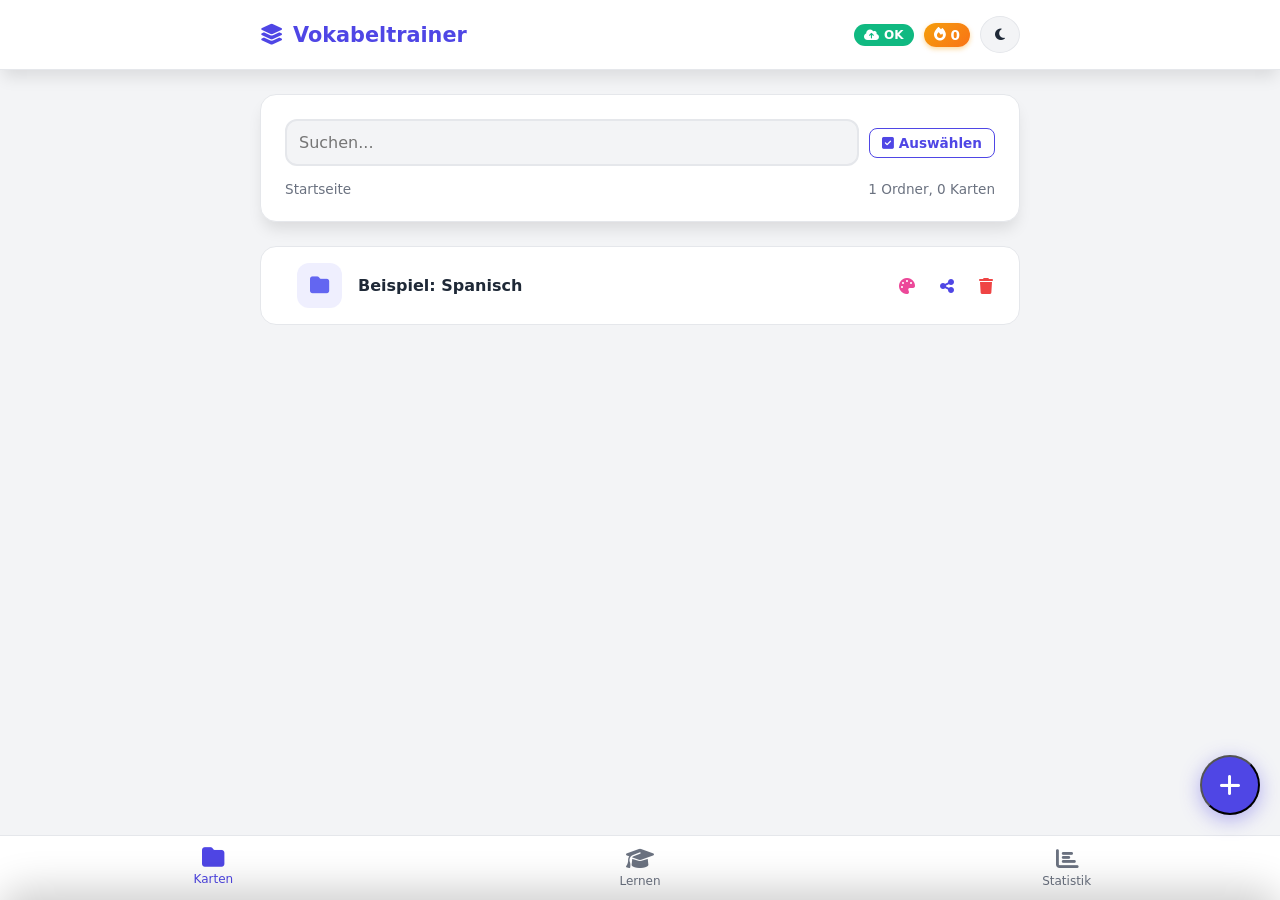
==== index.html @ 02152edc "fix: improve select dropdown styling - larger chevron icon and remove conflicting inline styles" ====
<!DOCTYPE html>
<html lang="de">
<head>
    <meta charset="UTF-8">
    <meta name="viewport" content="width=device-width, initial-scale=1.0, maximum-scale=1.0, user-scalable=no, viewport-fit=cover">
    <meta name="description" content="Vokabeltrainer Ultra Edition - Intelligente Lernkarten mit Leitner-System">
    <meta name="theme-color" content="#4f46e5">
    <meta name="mobile-web-app-capable" content="yes">
    <meta name="apple-mobile-web-app-status-bar-style" content="black-translucent">
    <title>Vokabeltrainer Ultra Edition</title>
    <link rel="manifest" href="manifest.json">
    <link rel="stylesheet" href="https://cdnjs.cloudflare.com/ajax/libs/font-awesome/6.4.0/css/all.min.css">
    <link rel="stylesheet" href="style.css">
</head>

<body data-theme="light">
    <canvas id="confettiCanvas"></canvas>

    <!-- Notification Toast -->
    <div class="notification-toast" id="notificationToast"></div>

    <header>
        <div class="container header-content">
            <div class="logo">
                <i class="fas fa-layer-group"></i> Vokabeltrainer
            </div>
            <div style="display: flex; align-items: center; gap: 10px;">
                <div class="backup-badge" id="backupBadge" title="Backup-Status">
                    <i class="fas fa-cloud-upload-alt"></i> <span id="backupStatus">OK</span>
                </div>
                <div class="streak-badge" id="streakBadge" title="Lern-Serie">
                    <i class="fas fa-fire"></i> <span id="streakCount">0</span>
                </div>
                <button class="btn-secondary" style="width: 40px; padding: 10px; border-radius:50%;" onclick="toggleTheme()">
                    <i class="fas fa-moon" id="themeIcon"></i>
                </button>
            </div>
        </div>
    </header>

    <div class="container">

        <!-- MANAGE VIEW -->
        <div id="manageContent" class="content-area active">
            <div class="card">
                <div class="toolbar-row">
                    <input type="text" id="searchBox" class="form-control" placeholder="Suchen..." style="flex:1;">
                    <button id="btnSelectMode" class="btn-select" onclick="toggleSelectMode()">
                        <i class="fas fa-check-square"></i> Auswählen
                    </button>
                </div>
                <div id="breadcrumbContainer" style="margin-top: 10px; display: flex; gap: 5px; font-size: 0.9rem; color: var(--primary);"></div>
                <div style="display: flex; justify-content: space-between; margin-top: 5px; font-size: 0.85rem; color: var(--text-muted);">
                    <span id="currentFolderTitle">Startseite</span>
                    <span id="folderStats">0 Elemente</span>
                </div>
            </div>

            <ul id="itemList" class="item-list"></ul>
            <div id="emptyState" class="hidden" style="text-align: center; padding: 2rem; opacity: 0.6;">
                <i class="fas fa-box-open" style="font-size: 3rem; margin-bottom: 10px;"></i>
                <p>Hier ist es noch leer.</p>
            </div>

            <!-- FAB Menu (Create) -->
            <div class="fab-menu" id="fabMenu">
                <div class="fab-row"><span class="fab-label">Import</span><button class="fab-btn-small" style="background: #f59e0b" onclick="showModal('importModal')"><i class="fas fa-file-import"></i></button></div>
                <div class="fab-row"><span class="fab-label">Neue Karte</span><button class="fab-btn-small" style="background: #10b981" onclick="openNewCardModal()"><i class="fas fa-plus"></i></button></div>
                <div class="fab-row"><span class="fab-label">Neuer Ordner</span><button class="fab-btn-small" style="background: #ec4899" onclick="showModal('folderModal')"><i class="fas fa-folder-plus"></i></button></div>
            </div>
            
            <!-- Standard FAB Button -->
            <button class="btn-float" id="mainFab" onclick="handleFabClick()">
                <i class="fas fa-plus" id="fabIcon"></i>
            </button>

            <!-- Selection Actions Wrapper (Move & Delete) -->
            <div class="selection-actions-wrapper" id="selectionActions">
                <button class="btn-float-sm btn-trash" onclick="bulkDeleteSelected()">
                    <i class="fas fa-trash"></i>
                </button>
                <button class="btn-float-sm btn-move" onclick="openMoveSheet()">
                    <i class="fas fa-arrows-alt"></i>
                </button>
            </div>
        </div>

        <!-- LEARN SETUP -->
        <div id="learnContent" class="content-area">
            <div class="card">
                <h2>Lern-Cockpit</h2>
                <p style="color: var(--text-muted); font-size: 0.9rem; margin-bottom: 1.5rem;">Konfiguriere deine Sitzung.</p>

                <div style="margin-bottom: 1rem;">
                    <label style="font-weight: bold; display: block; margin-bottom: 0.5rem;">Quelle</label>
                    <select id="learnSource" class="form-control"></select>
                </div>

                <div style="margin-bottom: 1rem;">
                    <label style="font-weight: bold; display: block; margin-bottom: 0.5rem;">Strategie</label>
                    <select id="learnStrategy" class="form-control">
                        <option value="leitner">Smart (Leitner System)</option>
                        <option value="random">Zufaellige Auswahl (10 Stk.)</option>
                        <option value="hardest">Die Schwierigsten zuerst</option>
                        <option value="all">Alle Karten durchgehen</option>
                    </select>
                </div>

                <div style="margin-bottom: 1rem;">
                    <label style="font-weight: bold; display: block; margin-bottom: 0.5rem;">Modus</label>
                    <select id="learnMethod" class="form-control">
                        <option value="flip">Karteikarte (Umdrehen)</option>
                        <option value="type">Schreiben (Eintippen)</option>
                    </select>
                </div>

                <div style="margin-bottom: 1.5rem;">
                    <label style="font-weight: bold; display: block; margin-bottom: 0.5rem;">Richtung</label>
                    <div style="display: flex; gap: 10px;">
                        <button class="btn btn-outline active" id="btnMix" onclick="setDirection('mixed')">Mix</button>
                        <button class="btn btn-outline" id="btnFront" onclick="setDirection('front')">V - R</button>
                        <button class="btn btn-outline" id="btnBack" onclick="setDirection('back')">R - V</button>
                    </div>
                </div>

                <button class="btn btn-primary" onclick="startSession()">Session Starten</button>
            </div>
        </div>

        <!-- STATS VIEW -->
        <div id="statsContent" class="content-area">
            <div class="card">
                <div class="toolbar-row" style="align-items: flex-end;">
                    <div>
                        <h2>Dein Fortschritt</h2>
                        <p style="color: var(--text-muted); font-size: 0.9rem; margin-top: -5px;">Verteilung nach Leitner-Boxen</p>
                    </div>
                    <div style="flex: 1; max-width: 200px;">
                        <label style="font-size: 0.75rem; font-weight: bold; color: var(--text-muted); display: block; margin-bottom: 4px;">Filter:</label>
                        <select id="statsScope" class="form-control">
                        </select>
                    </div>
                </div>

                <!-- Summary Box -->
                <div class="stats-summary">
                    <div class="stats-big-number" id="statsTotal">0</div>
                    <div class="stats-label">Karten in dieser Ansicht</div>
                    <div class="stats-sub" id="statsMastered">0% gemeistert</div>
                </div>

                <!-- Performance Grid -->
                <div class="performance-grid">
                    <div class="perf-card">
                        <div class="perf-icon"><i class="fas fa-stopwatch"></i></div>
                        <div class="perf-value" id="perfLastSession">--:--</div>
                        <div class="perf-desc">Letzte Session</div>
                    </div>
                    <div class="perf-card">
                        <div class="perf-icon"><i class="fas fa-chart-line"></i></div>
                        <div class="perf-value" id="perfAvgTime">--s</div>
                        <div class="perf-desc">Durchschnitt / Karte</div>
                    </div>
                    <div class="perf-card">
                        <div class="perf-icon"><i class="fas fa-hourglass-half"></i></div>
                        <div class="perf-value" id="perfTimeToMaster">--</div>
                        <div class="perf-desc">Zeit bis Meisterschaft</div>
                    </div>
                    <div class="perf-card">
                        <div class="perf-icon"><i class="fas fa-fire"></i></div>
                        <div class="perf-value" id="perfMasteredToday">0</div>
                        <div class="perf-desc">Heute gemeistert</div>
                    </div>
                </div>

                <!-- Mobile-friendly Box Chart - Redesign -->
                <div class="box-chart-redesign">
                    <div class="box-row" data-box="1">
                        <div class="box-header">
                            <div class="box-icon" style="--box-color: var(--box-1)">
                                <span class="box-number">1</span>
                            </div>
                            <div class="box-details">
                                <div class="box-name">Box 1 <span class="box-interval">• 1 Tag</span></div>
                                <div class="box-progress-container">
                                    <div class="box-progress-fill" style="width: 0%; background: var(--box-1)"></div>
                                </div>
                            </div>
                            <div class="box-stat">
                                <span class="box-value" data-count="0">0</span>
                                <span class="box-unit">Karten</span>
                            </div>
                        </div>
                    </div>
                    <div class="box-row" data-box="2">
                        <div class="box-header">
                            <div class="box-icon" style="--box-color: var(--box-2)">
                                <span class="box-number">2</span>
                            </div>
                            <div class="box-details">
                                <div class="box-name">Box 2 <span class="box-interval">• 3 Tage</span></div>
                                <div class="box-progress-container">
                                    <div class="box-progress-fill" style="width: 0%; background: var(--box-2)"></div>
                                </div>
                            </div>
                            <div class="box-stat">
                                <span class="box-value" data-count="0">0</span>
                                <span class="box-unit">Karten</span>
                            </div>
                        </div>
                    </div>
                    <div class="box-row" data-box="3">
                        <div class="box-header">
                            <div class="box-icon" style="--box-color: var(--box-3)">
                                <span class="box-number">3</span>
                            </div>
                            <div class="box-details">
                                <div class="box-name">Box 3 <span class="box-interval">• 7 Tage</span></div>
                                <div class="box-progress-container">
                                    <div class="box-progress-fill" style="width: 0%; background: var(--box-3)"></div>
                                </div>
                            </div>
                            <div class="box-stat">
                                <span class="box-value" data-count="0">0</span>
                                <span class="box-unit">Karten</span>
                            </div>
                        </div>
                    </div>
                    <div class="box-row" data-box="4">
                        <div class="box-header">
                            <div class="box-icon" style="--box-color: var(--box-4)">
                                <span class="box-number">4</span>
                            </div>
                            <div class="box-details">
                                <div class="box-name">Box 4 <span class="box-interval">• 14 Tage</span></div>
                                <div class="box-progress-container">
                                    <div class="box-progress-fill" style="width: 0%; background: var(--box-4)"></div>
                                </div>
                            </div>
                            <div class="box-stat">
                                <span class="box-value" data-count="0">0</span>
                                <span class="box-unit">Karten</span>
                            </div>
                        </div>
                    </div>
                    <div class="box-row" data-box="5">
                        <div class="box-header">
                            <div class="box-icon" style="--box-color: var(--box-5)">
                                <span class="box-number">5</span>
                            </div>
                            <div class="box-details">
                                <div class="box-name">Box 5 <span class="box-interval">• Meister</span></div>
                                <div class="box-progress-container">
                                    <div class="box-progress-fill" style="width: 0%; background: var(--box-5)"></div>
                                </div>
                            </div>
                            <div class="box-stat">
                                <span class="box-value" data-count="0">0</span>
                                <span class="box-unit">Karten</span>
                            </div>
                        </div>
                    </div>
                </div>
            </div>

            <div class="card">
                <h3>Datenverwaltung & Backup</h3>
                
                <!-- Backup Info Section -->
                <div class="backup-info">
                    <div class="backup-info-row">
                        <span class="backup-info-label">Letztes Auto-Backup:</span>
                        <span class="backup-info-value" id="lastBackupTime">--</span>
                    </div>
                    <div class="backup-info-row">
                        <span class="backup-info-label">Gespeicherte Karten:</span>
                        <span class="backup-info-value" id="totalCardsCount">0</span>
                    </div>
                    <div class="backup-info-row">
                        <span class="backup-info-label">Gespeicherte Ordner:</span>
                        <span class="backup-info-value" id="totalFoldersCount">0</span>
                    </div>
                    <div class="backup-info-row">
                        <span class="backup-info-label">Datenbank-Version:</span>
                        <span class="backup-info-value" id="dbVersion">1</span>
                    </div>
                </div>

                <div style="display: grid; grid-template-columns: 1fr 1fr; gap: 10px; margin-top: 15px;">
                    <button class="btn btn-secondary" onclick="exportData('json')"><i class="fas fa-download"></i> Backup laden</button>
                    <button class="btn btn-secondary" onclick="exportData('csv')"><i class="fas fa-file-csv"></i> Excel/CSV</button>
                </div>
                <button class="btn btn-outline" style="margin-top: 10px;" onclick="document.getElementById('importFile').click()">
                    <i class="fas fa-upload"></i> Backup wiederherstellen
                </button>
                <input type="file" id="importFile" hidden accept=".json" onchange="importData(this)">
                <button class="btn btn-danger" style="margin-top: 10px;" onclick="resetAll()">Alles loeschen</button>
            </div>
        </div>

        <!-- ACTIVE SESSION OVERLAY -->
        <div id="activeSession" class="content-area" style="display: none;">
            <div style="display: flex; justify-content: space-between; align-items: center; margin-bottom: 10px;">
                <button class="btn-secondary" style="width: auto; padding: 5px 15px; font-size: 0.8rem; border-radius: 12px;" onclick="endSession()">Beenden</button>
                <div style="font-weight: bold; color: var(--primary);" id="sessionProgress">1 / 10</div>
            </div>

            <div class="progress-container">
                <div class="progress-bar" id="progressBar"></div>
            </div>

            <!-- FLIP MODE -->
            <div class="learn-wrapper" id="flipWrapper">
                <div class="flashcard" id="flashcard" onclick="flipCard()">
                    <div class="box-badge" id="boxBadge">Box 1</div>
                    <!-- Front -->
                    <div class="card-face card-front">
                        <div style="position: absolute; top: 15px; right: 15px;">
                            <i class="fas fa-volume-up" style="color: var(--primary); font-size: 1.2rem;" onclick="speak(event, 'q')"></i>
                        </div>
                        <div style="color: var(--text-muted); font-size: 0.8rem; text-transform: uppercase; margin-bottom: 10px;" id="labelQ">Frage</div>
                        <div class="card-text" id="textQ">?</div>
                        <button id="btnHintFront" class="btn-outline hidden" style="width: auto; padding: 5px 10px; font-size: 0.8rem; margin-top: 20px;" onclick="toggleHint(event)">Hinweis</button>
                        <div id="hintFront" class="hint-box"></div>
                        <div style="margin-top: auto; font-size: 0.8rem; color: var(--text-muted); opacity: 0.7;">(Tippen zum Umdrehen)</div>
                    </div>
                    <!-- Back -->
                    <div class="card-face card-back">
                        <div style="position: absolute; top: 15px; left: 15px;">
                            <i class="fas fa-volume-up" style="color: var(--success); font-size: 1.2rem;" onclick="speak(event, 'a')"></i>
                        </div>
                        <div style="color: var(--success); font-size: 0.8rem; text-transform: uppercase; margin-bottom: 10px;" id="labelA">Antwort</div>
                        <div class="card-text" id="textA">!</div>
                    </div>
                </div>
                <div style="display: flex; gap: 10px; margin-top: 20px;">
                    <button class="btn btn-danger" onclick="rate(false)">Wiederholen</button>
                    <button class="btn btn-success" onclick="rate(true)">Gewusst</button>
                </div>
            </div>

            <!-- TYPE MODE -->
            <div class="typing-container" id="typingWrapper">
                <div style="display: flex; justify-content: flex-end;"><i class="fas fa-volume-up" style="color: var(--primary); font-size: 1.2rem; cursor: pointer;" onclick="speak(event, 'q')"></i></div>
                <div style="color: var(--text-muted); font-size: 0.8rem;" id="typeLabelQ">FRAGE</div>
                <div class="card-text" id="typeTextQ" style="margin-bottom: 20px;">?</div>
                <button id="btnHintType" class="btn-outline hidden" style="width: auto; margin: 0 auto 15px auto; padding: 5px 10px; font-size: 0.8rem;" onclick="toggleTypeHint()">Hinweis</button>
                <div id="hintType" class="hint-box" style="margin-bottom: 15px;"></div>
                
                <!-- Normales Eingabefeld -->
                <div id="normalInputArea">
                    <input type="text" id="typeInput" class="form-control" style="text-align: center; font-size: 1.2rem;" placeholder="Antwort..." autocomplete="off">
                    <div id="typeFeedback" style="margin: 15px 0; display: none;"></div>
                    <button class="btn btn-primary" id="btnCheckType" onclick="checkType()" style="margin-top: 10px;">Pruefen</button>
                </div>
                
                <!-- Korrektur-Bereich (wird bei falscher Antwort angezeigt) -->
                <div id="correctionArea" style="display: none;">
                    <!-- Fehlervergleich -->
                
                    
                    <!-- Korrektur-Phase -->
                    <div class="correction-phase" id="correctionPhase">
                        <div class="correction-header">
                            <div class="correction-icon"><i class="fas fa-pen"></i></div>
                            <div>
                                <div class="correction-title">Jetzt richtig schreiben!</div>
                                <div class="correction-subtitle">Tippe die korrekte Antwort ein, um weiterzumachen</div>
                            </div>
                        </div>
                        
                        <div class="correct-answer-display">
                            <div class="correct-answer-label">Richtige Antwort</div>
                            <div class="correct-answer-text" id="correctAnswerText">-</div>
                        </div>
                        
                        <div class="copy-instruction">
                            <i class="fas fa-arrow-down"></i>
                            <span>Schreibe die Antwort genau so ab</span>
                            <i class="fas fa-arrow-down"></i>
                        </div>
                        
                        <div class="correction-input-wrapper">
                            <input type="text" id="correctionInput" class="correction-input" placeholder="Richtige Antwort eingeben..." autocomplete="off">
                        </div>
                        
                        <button class="btn btn-success" id="btnConfirmCorrection" onclick="confirmCorrection()" style="margin-top: 10px;">
                            <i class="fas fa-check"></i> Bestaetigen
                        </button>
                        
                        <div id="correctionSuccess" class="correction-success-msg" style="display: none;">
                            <i class="fas fa-check-circle"></i>
                            <p>Perfekt! Jetzt hast du es gelernt!</p>
                        </div>
                    </div>
                </div>
                
                <button class="btn btn-primary hidden" id="btnNextType" onclick="nextCard()" style="margin-top: 10px;">Weiter</button>
            </div>
        </div>

    </div>

    <!-- Navigation -->
    <div class="bottom-nav" id="bottomNav">
        <div class="nav-item active" onclick="nav('manageContent', this)"><i class="fas fa-folder"></i> Karten</div>
        <div class="nav-item" onclick="nav('learnContent', this)"><i class="fas fa-graduation-cap"></i> Lernen</div>
        <div class="nav-item" onclick="nav('statsContent', this)"><i class="fas fa-chart-bar"></i> Statistik</div>
    </div>

    <!-- MULTI SELECT BOTTOM SHEET -->
    <div class="bottom-sheet" id="moveBottomSheet">
        <div class="sheet-header">
            <h3 style="flex: 1; text-align: center;">Wohin verschieben?</h3>
            <button class="btn-secondary" style="width: auto; padding: 5px 10px; border-radius: 8px;" onclick="closeMoveSheet()"><i class="fas fa-times"></i></button>
        </div>
        <div class="sheet-body" id="moveFolderList">
        </div>
    </div>

    <!-- UNDO TOAST -->
    <div class="undo-toast" id="undoToast">
        <span class="undo-text" id="undoMessage">Geloescht</span>
        <button class="btn-undo" onclick="undoLastAction()">Rueckgaengig</button>
    </div>

    <!-- Standard Modals -->
    <div class="modal" id="folderModal">
        <div class="modal-content">
            <h3>Neuer Ordner</h3>
            <input type="text" id="inpFolder" class="form-control" style="margin: 15px 0;" placeholder="Name...">
            <div style="display: flex; gap: 10px;">
                <button class="btn btn-secondary" onclick="hideModal('folderModal')">Abbrechen</button>
                <button class="btn btn-primary" onclick="addFolder()">Erstellen</button>
            </div>
        </div>
    </div>

    <div class="modal" id="cardModal">
        <div class="modal-content">
            <h3 id="cardModalTitle">Neue Karte</h3>
            <label>Vorderseite</label><textarea id="inpFront" class="form-control" style="margin-bottom: 10px;"></textarea>
            <label>Rueckseite</label><textarea id="inpBack" class="form-control" style="margin-bottom: 10px;"></textarea>
            <label>Hinweis (Optional)</label><input type="text" id="inpHint" class="form-control" style="margin-bottom: 15px;">
            <div style="display: flex; gap: 10px;">
                <button class="btn btn-secondary" onclick="hideModal('cardModal')">Abbrechen</button>
                <button class="btn btn-primary" id="btnSaveCard" onclick="saveCard()">Speichern</button>
            </div>
        </div>
    </div>

    <div class="modal" id="importModal">
        <div class="modal-content">
            <h3>Massen-Import</h3>
            <p style="font-size: 0.9rem; color: var(--text-muted); margin-bottom: 10px;">Format: Vorderseite;Rueckseite;Hinweis</p>
            <textarea id="inpImport" class="form-control no-wrap" style="height: 150px; margin-bottom: 10px;" placeholder="Haus;Casa;Gebaeude&#10;Auto;Coche;&#10;..."></textarea>
            
            <div id="importFeedback" style="background: var(--bg-body); padding: 10px; border-radius: 8px; font-size: 0.85rem; margin-bottom: 10px; display: none;"></div>

            <div style="display: flex; gap: 10px;">
                <button class="btn btn-secondary" onclick="hideModal('importModal')">Abbrechen</button>
                <button class="btn btn-warning" onclick="runImport()">Importieren</button>
            </div>
        </div>
    </div>

    <!-- TEILEN MODAL -->
    <div class="modal" id="shareModal">
        <div class="modal-content">
            <h3>Ordner teilen</h3>
            <p style="font-size: 0.9rem; color: var(--text-muted); margin-bottom: 15px;" id="shareFolderName">Ordnername</p>
            
            <div style="background: var(--bg-body); border-radius: 12px; padding: 15px; margin-bottom: 15px;">
                <div style="display: flex; justify-content: space-between; align-items: center; margin-bottom: 10px;">
                    <span style="font-weight: 600;">Enthalten:</span>
                    <span id="shareStats">0 Ordner, 0 Karten</span>
                </div>
            </div>

            <div style="display: grid; gap: 10px; margin-bottom: 15px;">
                <button class="btn btn-primary" onclick="shareAsFile()">
                    <i class="fas fa-download"></i> Als Datei herunterladen
                </button>
                <button class="btn btn-secondary" onclick="shareAsLink()">
                    <i class="fas fa-link"></i> Link kopieren
                </button>
                <button class="btn btn-outline" onclick="shareViaWebShare()">
                    <i class="fas fa-share-alt"></i> System-Teilen
                </button>
            </div>

            <div id="shareLinkContainer" style="display: none; margin-bottom: 15px;">
                <label style="font-size: 0.85rem; color: var(--text-muted);">Teilen-Link:</label>
                <div style="display: flex; gap: 5px; margin-top: 5px;">
                    <input type="text" id="shareLinkInput" class="form-control" style="font-size: 0.8rem;" readonly>
                    <button class="btn btn-secondary" style="width: auto; padding: 0 15px;" onclick="copyShareLink()">Kopieren</button>
                </div>
                <p style="font-size: 0.75rem; color: var(--warning); margin-top: 5px;">Links funktionieren nur bei kleinen Ordnern (max. ~50 Karten)</p>
            </div>

            <div style="display: flex; gap: 10px;">
                <button class="btn btn-secondary" onclick="hideModal('shareModal')">Schliessen</button>
            </div>
        </div>
    </div>

    <!-- IMPORT FROM URL MODAL -->
    <div class="modal" id="urlImportModal">
        <div class="modal-content">
            <h3>Ordner importieren</h3>
            <p style="font-size: 0.9rem; color: var(--text-muted); margin-bottom: 15px;">Jemand hat einen Ordner mit dir geteilt!</p>
            
            <div style="background: var(--bg-body); border-radius: 12px; padding: 15px; margin-bottom: 15px;">
                <div style="display: flex; justify-content: space-between; align-items: center; margin-bottom: 10px;">
                    <span style="font-weight: 600;">Ordner:</span>
                    <span id="urlImportName">--</span>
                </div>
                <div style="display: flex; justify-content: space-between; align-items: center;">
                    <span style="font-weight: 600;">Enthalten:</span>
                    <span id="urlImportStats">0 Karten</span>
                </div>
            </div>

            <div style="display: flex; gap: 10px;">
                <button class="btn btn-secondary" onclick="hideModal('urlImportModal'); clearUrlParam();">Abbrechen</button>
                <button class="btn btn-primary" onclick="importFromUrl()">Importieren</button>
            </div>
        </div>
    </div>

    <!-- DESIGN MODAL -->
    <div class="modal" id="designModal">
        <div class="modal-content">
            <h3>Farbe waehlen</h3>
            <p style="font-size: 0.9rem; color: var(--text-muted); margin-bottom: 15px;" id="designTargetName">Element</p>
            
            <div id="colorPalette" style="display: grid; grid-template-columns: repeat(5, 1fr); gap: 10px; margin-bottom: 20px;">
                <!-- Farben werden per JS generiert -->
            </div>
            
            <div style="display: flex; gap: 10px;">
                <button class="btn btn-secondary" onclick="hideModal('designModal')">Abbrechen</button>
                <button class="btn btn-primary" onclick="applyDesign()">Uebernehmen</button>
            </div>
        </div>
    </div>

    <!-- PWA INSTALL BANNER -->
    <div id="installBanner" style="display: none; position: fixed; bottom: calc(var(--nav-height) + 15px); left: 15px; right: 15px; background: var(--bg-card); border-radius: 16px; padding: 15px; box-shadow: 0 -5px 30px rgba(0,0,0,0.2); border: 1px solid var(--border); z-index: 100; animation: slideUpToast 0.3s ease-out;">
        <div style="display: flex; align-items: center; gap: 15px;">
            <div style="width: 50px; height: 50px; background: linear-gradient(135deg, var(--primary), var(--primary-dark)); border-radius: 12px; display: flex; align-items: center; justify-content: center; color: white; font-size: 1.5rem;">
                <i class="fas fa-mobile-alt"></i>
            </div>
            <div style="flex: 1;">
                <div style="font-weight: 700; font-size: 1rem;">App installieren</div>
                <div style="font-size: 0.85rem; color: var(--text-muted);">Fuer bessere Performance & Offline-Zugriff</div>
            </div>
            <button onclick="installPWA()" style="background: var(--primary); color: white; border: none; padding: 10px 20px; border-radius: 10px; font-weight: 600; cursor: pointer; font-size: 0.9rem;">Installieren</button>
            <button onclick="dismissInstall()" style="background: transparent; border: none; color: var(--text-muted); cursor: pointer; padding: 5px; font-size: 1.2rem;"><i class="fas fa-times"></i></button>
        </div>
    </div>

    <script>
      if ('serviceWorker' in navigator) {
        navigator.serviceWorker.register('sw.js').catch(console.error);
      }
    </script>
    <script src="script.js"></script>
</body>
</html>
---- style.css ----
:root {
    --primary: #4f46e5;
    --primary-dark: #4338ca;
    --primary-light: #e0e7ff;
    --secondary: #ec4899;
    --bg-body: #f3f4f6;
    --bg-card: #ffffff;
    --text-main: #1f2937;
    --text-muted: #6b7280;
    --border: #e5e7eb;
    --success: #10b981;
    --danger: #ef4444;
    --warning: #f59e0b;
    --radius: 16px;
    --shadow: 0 10px 15px -3px rgba(0, 0, 0, 0.1);
    --box-1: #ef4444;
    --box-2: #f97316;
    --box-3: #eab308;
    --box-4: #84cc16;
    --box-5: #10b981;
    --nav-height: 65px;
}

[data-theme="dark"] {
    --primary: #6366f1;
    --primary-dark: #4f46e5;
    --primary-light: #312e81;
    --bg-body: #111827;
    --bg-card: #1f2937;
    --text-main: #f9fafb;
    --text-muted: #9ca3af;
    --border: #374151;
    --shadow: 0 10px 15px -3px rgba(0, 0, 0, 0.5);
}

* { margin: 0; padding: 0; box-sizing: border-box; font-family: 'Segoe UI', system-ui, sans-serif; -webkit-tap-highlight-color: transparent; }

body {
    background: var(--bg-body);
    color: var(--text-main);
    min-height: 100vh;
    padding-bottom: calc(var(--nav-height) + 20px);
    transition: background 0.3s, color 0.3s;
    overflow-x: hidden;
}

.container { max-width: 800px; margin: 0 auto; padding: 0 20px; }

/* Header */
header {
    background: var(--bg-card);
    padding: 1rem 0;
    position: sticky; top: 0; z-index: 40;
    box-shadow: var(--shadow);
    border-bottom: 1px solid var(--border);
}
.header-content { display: flex; justify-content: space-between; align-items: center; }
.logo { font-weight: 800; font-size: 1.3rem; color: var(--primary); display: flex; gap: 10px; align-items: center; }

/* Streak Badge */
.streak-badge {
    background: linear-gradient(135deg, #f59e0b, #f97316);
    color: white; padding: 4px 10px; border-radius: 20px; font-size: 0.85rem; font-weight: bold;
    display: flex; align-items: center; gap: 5px;
    box-shadow: 0 2px 5px rgba(245, 158, 11, 0.4);
}

/* Backup Status Badge */
.backup-badge {
    background: var(--success);
    color: white; padding: 4px 10px; border-radius: 20px; font-size: 0.75rem; font-weight: bold;
    display: flex; align-items: center; gap: 5px;
}
.backup-badge.warning { background: var(--warning); }
.backup-badge.error { background: var(--danger); }

/* Content Areas */
.content-area { display: none; padding: 1.5rem 0; animation: slideUp 0.4s cubic-bezier(0.16, 1, 0.3, 1); }
.content-area.active { display: block; }
@keyframes slideUp { from { opacity: 0; transform: translateY(20px); } to { opacity: 1; transform: translateY(0); } }

.card {
    background: var(--bg-card); border-radius: var(--radius); padding: 1.5rem;
    margin-bottom: 1.5rem; box-shadow: var(--shadow); border: 1px solid var(--border);
}

/* Toolbar */
.toolbar-row {
    display: flex; justify-content: space-between; align-items: center; margin-bottom: 10px; gap: 10px;
}
.btn-select {
    background: transparent; border: 1px solid var(--primary); color: var(--primary);
    padding: 6px 12px; border-radius: 8px; font-size: 0.85rem; font-weight: 600; cursor: pointer;
    transition: all 0.2s; white-space: nowrap;
}
.btn-select.active {
    background: var(--primary); color: white;
}

/* Statistics Visuals */
.stats-summary {
    text-align: center; margin-bottom: 20px; padding: 15px;
    background: var(--bg-body); border-radius: 12px;
    border: 1px solid var(--border);
}
.stats-big-number { font-size: 2rem; font-weight: 800; color: var(--primary); }
.stats-label { font-size: 0.9rem; color: var(--text-muted); }
.stats-sub { font-size: 0.85rem; color: var(--success); font-weight: bold; margin-top: 5px;}

.box-chart { display: flex; height: 120px; align-items: flex-end; gap: 8px; margin-top: 20px; }
.box-col {
    flex: 1; background: var(--border); border-radius: 8px 8px 0 0; position: relative;
    transition: height 0.5s; min-height: 5px;
}
.box-col[data-box="1"] { background: var(--box-1); }
.box-col[data-box="2"] { background: var(--box-2); }
.box-col[data-box="3"] { background: var(--box-3); }
.box-col[data-box="4"] { background: var(--box-4); }
.box-col[data-box="5"] { background: var(--box-5); }
.box-label { position: absolute; bottom: -25px; width: 100%; text-align: center; font-size: 0.7rem; color: var(--text-muted); }
.box-count { position: absolute; top: -20px; width: 100%; text-align: center; font-size: 0.8rem; font-weight: bold; }

/* Mobile-friendly Box Chart */
.box-chart-mobile {
    display: flex;
    flex-direction: column;
    gap: 10px;
    margin-top: 20px;
}
.box-item {
    display: flex;
    align-items: center;
    gap: 12px;
    padding: 12px;
    background: var(--bg-body);
    border-radius: 12px;
    border: 1px solid var(--border);
}
.box-color {
    width: 16px;
    height: 16px;
    border-radius: 4px;
    flex-shrink: 0;
}
.box-info {
    display: flex;
    flex-direction: column;
    flex: 1;
}
.box-info .box-label {
    font-size: 0.85rem;
    font-weight: 600;
    color: var(--text-main);
    position: static;
}
.box-info .box-count {
    font-size: 0.75rem;
    color: var(--text-muted);
    position: static;
}

/* =============================================
   BOX CHART REDESIGN
   ============================================= */

.box-chart-redesign {
    display: flex;
    flex-direction: column;
    gap: 12px;
    margin-top: 20px;
}

.box-row {
    background: var(--bg-card);
    border-radius: 16px;
    border: 1px solid var(--border);
    overflow: hidden;
    transition: all 0.3s ease;
    animation: boxSlideIn 0.4s ease-out backwards;
}

.box-row:nth-child(1) { animation-delay: 0.05s; }
.box-row:nth-child(2) { animation-delay: 0.1s; }
.box-row:nth-child(3) { animation-delay: 0.15s; }
.box-row:nth-child(4) { animation-delay: 0.2s; }
.box-row:nth-child(5) { animation-delay: 0.25s; }

@keyframes boxSlideIn {
    from {
        opacity: 0;
        transform: translateY(10px);
    }
    to {
        opacity: 1;
        transform: translateY(0);
    }
}

.box-row:hover {
    transform: translateX(4px);
    box-shadow: 0 4px 16px rgba(0, 0, 0, 0.08);
    border-color: transparent;
}

.box-header {
    display: flex;
    align-items: center;
    gap: 12px;
    padding: 14px 16px;
}

/* Box Icon mit Nummer */
.box-icon {
    width: 44px;
    height: 44px;
    border-radius: 12px;
    background: rgba(128, 128, 128, 0.15);
    background: color-mix(in srgb, var(--box-color) 15%, transparent);
    display: flex;
    align-items: center;
    justify-content: center;
    flex-shrink: 0;
    position: relative;
}

.box-icon::before {
    content: '';
    position: absolute;
    inset: 0;
    border-radius: 12px;
    border: 2px solid rgba(128, 128, 128, 0.3);
    border: 2px solid color-mix(in srgb, var(--box-color) 30%, transparent);
}

.box-number {
    font-size: 1.1rem;
    font-weight: 700;
    color: var(--box-color);
}

/* Box Details mit Name und Progress */
.box-details {
    flex: 1;
    min-width: 0;
}

.box-name {
    font-size: 0.9rem;
    font-weight: 600;
    color: var(--text-main);
    margin-bottom: 6px;
}

.box-interval {
    font-weight: 400;
    color: var(--text-muted);
    font-size: 0.8rem;
}

.box-progress-container {
    width: 100%;
    height: 6px;
    background: var(--border);
    border-radius: 3px;
    overflow: hidden;
}

.box-progress-fill {
    height: 100%;
    border-radius: 3px;
    transition: width 0.8s cubic-bezier(0.16, 1, 0.3, 1);
    min-width: 2px;
    position: relative;
}

/* Glow-Effekt am Ende des Balkens */
.box-progress-fill::after {
    content: '';
    position: absolute;
    right: 0;
    top: 50%;
    transform: translateY(-50%);
    width: 8px;
    height: 8px;
    border-radius: 50%;
    background: var(--box-color);
    box-shadow: 0 0 8px var(--box-color);
    opacity: 0.8;
}

.box-row:hover .box-progress-fill::after {
    opacity: 1;
    box-shadow: 0 0 12px var(--box-color);
}

/* Box Stat (Anzahl Karten) */
.box-stat {
    text-align: right;
    flex-shrink: 0;
}

.box-value {
    display: block;
    font-size: 1.2rem;
    font-weight: 700;
    color: var(--text-main);
    line-height: 1;
}

.box-unit {
    display: block;
    font-size: 0.7rem;
    color: var(--text-muted);
    margin-top: 2px;
    text-transform: uppercase;
    letter-spacing: 0.5px;
}

/* Leerer Zustand (0 Karten) */
.box-row[data-box].empty .box-icon {
    opacity: 0.4;
}

.box-row[data-box].empty .box-progress-fill {
    opacity: 0.3;
}

/* Performance Grid */
.performance-grid {
    display: grid; grid-template-columns: 1fr 1fr; gap: 12px; margin-top: 20px;
}
.perf-card {
    background: var(--bg-body); border-radius: 12px; padding: 15px;
    border: 1px solid var(--border); text-align: center;
}
.perf-icon { font-size: 1.2rem; margin-bottom: 8px; color: var(--secondary); }
.perf-value { font-size: 1.1rem; font-weight: bold; color: var(--text-main); }
.perf-desc { font-size: 0.75rem; color: var(--text-muted); margin-top: 4px; }

/* List Items */
.item-list { list-style: none; display: flex; flex-direction: column; gap: 10px; }
.list-item {
    background: var(--bg-card); padding: 1rem; border-radius: var(--radius);
    display: flex; align-items: center; gap: 1rem; border: 1px solid var(--border);
    cursor: pointer; transition: transform 0.2s, background 0.2s; position: relative;
    min-height: 64px;
}
.list-item:active { transform: scale(0.98); }

/* Selection Checkbox Logic */
.selection-checkbox {
    display: flex; width: 0; height: 24px; border: 2px solid var(--text-muted);
    border-radius: 6px;
    margin-right: 0; align-items: center; justify-content: center;
    flex-shrink: 0;
    transition: width 0.2s cubic-bezier(0.4, 0, 0.2, 1),
                margin-right 0.2s cubic-bezier(0.4, 0, 0.2, 1),
                opacity 0.2s cubic-bezier(0.4, 0, 0.2, 1);
    color: white; position: relative;
    overflow: hidden;
    opacity: 0;
}
.selection-mode-active .selection-checkbox {
    width: 24px;
    margin-right: 12px;
    opacity: 1;
}
.selection-mode-active .list-item { padding-left: 0.5rem; }

/* Fix: Action-Icons dürfen nicht schrumpfen und sollen stabil bleiben */
.item-actions {
    display: flex;
    gap: 5px;
    flex-shrink: 0;
    align-items: center;
}


.list-item.selected {
    background: var(--primary-light);
    border-color: var(--primary);
}
[data-theme="dark"] .list-item.selected { background: rgba(99, 102, 241, 0.2); border-color: var(--primary); }

.list-item.selected .selection-checkbox {
    background: var(--primary); border-color: var(--primary);
    transform: scale(1.05);
}

.selection-checkbox i {
    font-size: 0.8rem; line-height: 1;
    display: none;
}
.list-item.selected .selection-checkbox i {
    display: block;
}

.item-icon {
    width: 45px; height: 45px; border-radius: 12px; display: flex; align-items: center;
    justify-content: center; font-size: 1.2rem; flex-shrink: 0;
}
.icon-folder { background: rgba(79, 70, 229, 0.1); color: var(--primary); }
.icon-card { background: rgba(16, 185, 129, 0.1); color: var(--success); }
.item-content { flex: 1; min-width: 0; }
.item-title { font-weight: 700; white-space: nowrap; overflow: hidden; text-overflow: ellipsis; }

/* Color-coded Icons */
.card-due-info { font-size: 0.7rem; color: var(--text-muted); margin-top: 2px; }

.color-indicator {
    width: 8px; height: 8px; border-radius: 50%; position: absolute; bottom: 8px; right: 8px;
}

/* Action Icons */
.action-icon { 
    padding: 10px; border-radius: 8px; transition: background 0.2s; 
    cursor: pointer;
}
.action-edit { color: var(--primary); }
.action-edit:hover { background: rgba(79, 70, 229, 0.1); }
.action-del { color: var(--danger); }
.action-del:hover { background: rgba(239, 68, 68, 0.1); }
.action-design { color: var(--secondary); }
.action-design:hover { background: rgba(236, 72, 153, 0.1); }

/* Color Palette */
.color-option {
    width: 100%; aspect-ratio: 1; border-radius: 12px; cursor: pointer;
    border: 3px solid transparent; transition: all 0.2s; position: relative;
}
.color-option:hover { transform: scale(1.1); }
.color-option.selected { border-color: var(--text-main); box-shadow: 0 0 0 2px var(--bg-card), 0 0 0 4px var(--text-muted); }
.color-option.selected::after {
    content: '✓'; position: absolute; inset: 0; display: flex; align-items: center;
    justify-content: center; color: white; font-size: 1.2rem; font-weight: bold;
    text-shadow: 0 1px 2px rgba(0,0,0,0.3);
}

/* Buttons */
.btn {
    width: 100%; padding: 12px; border-radius: 12px; border: none; font-weight: 600;
    cursor: pointer; display: flex; align-items: center; justify-content: center; gap: 8px;
    transition: transform 0.1s, filter 0.2s; font-size: 1rem;
}
.btn:active { transform: scale(0.96); }
.btn-primary { background: linear-gradient(135deg, var(--primary), var(--primary-dark)); color: white; box-shadow: 0 4px 10px rgba(79, 70, 229, 0.3); }
.btn-secondary { background: var(--bg-body); color: var(--text-main); border: 1px solid var(--border); }
.btn-success { background: var(--success); color: white; }
.btn-danger { background: var(--danger); color: white; }
.btn-warning { background: var(--warning); color: white; }
.btn-outline { background: transparent; border: 2px solid var(--border); color: var(--text-muted); }
.btn-outline.active { border-color: var(--primary); color: var(--primary); background: rgba(79, 70, 229, 0.05); }

.btn-float {
    position: fixed; bottom: calc(var(--nav-height) + 20px); right: 20px; width: 60px; height: 60px; border-radius: 30px;
    background: var(--primary); color: white; display: flex; align-items: center; justify-content: center;
    font-size: 1.5rem; box-shadow: 0 5px 20px rgba(79, 70, 229, 0.4); z-index: 90;
    transition: transform 0.3s cubic-bezier(0.34, 1.56, 0.64, 1), width 0.3s, border-radius 0.3s;
}
.btn-float:hover { transform: scale(1.1); }

/* Selection Mode Float Actions */
.selection-actions-wrapper {
    position: fixed; bottom: calc(var(--nav-height) + 20px); right: 20px;
    display: flex; gap: 10px; align-items: center; z-index: 90;
    pointer-events: none; opacity: 0; transform: translateY(20px); transition: 0.3s;
}
.selection-actions-wrapper.active { pointer-events: auto; opacity: 1; transform: translateY(0); }

.btn-float-sm {
    width: 50px; height: 50px; border-radius: 25px; border: none;
    display: flex; align-items: center; justify-content: center;
    font-size: 1.2rem; box-shadow: 0 5px 15px rgba(0,0,0,0.2);
    transition: transform 0.2s; cursor: pointer;
}
.btn-float-sm:active { transform: scale(0.9); }
.btn-move { background: var(--primary); color: white; }
.btn-trash { background: var(--danger); color: white; }

/* Inputs */
.form-control {
    width: 100%; padding: 12px; border-radius: 12px; border: 2px solid var(--border);
    background: var(--bg-body); color: var(--text-main); font-size: 1rem; transition: border-color 0.2s;
}
.form-control:focus { outline: none; border-color: var(--primary); }
textarea.form-control.no-wrap { white-space: pre; overflow-x: auto; font-family: monospace; font-size: 0.9rem; }

/* Select / Dropdown Styling */
select.form-control {
    appearance: none;
    -webkit-appearance: none;
    -moz-appearance: none;
    background-image: url("data:image/svg+xml,%3Csvg xmlns='http://www.w3.org/2000/svg' width='24' height='24' viewBox='0 0 24 24' fill='none' stroke='%236b7280' stroke-width='2.5' stroke-linecap='round' stroke-linejoin='round'%3E%3Cpolyline points='6 9 12 15 18 9'%3E%3C/polyline%3E%3C/svg%3E");
    background-repeat: no-repeat;
    background-position: right 14px center;
    background-size: 20px;
    padding-right: 46px;
    cursor: pointer;
    min-height: 48px;
    font-weight: 500;
}
[data-theme="dark"] select.form-control {
    background-image: url("data:image/svg+xml,%3Csvg xmlns='http://www.w3.org/2000/svg' width='24' height='24' viewBox='0 0 24 24' fill='none' stroke='%239ca3af' stroke-width='2.5' stroke-linecap='round' stroke-linejoin='round'%3E%3Cpolyline points='6 9 12 15 18 9'%3E%3C/polyline%3E%3C/svg%3E");
}

/* =============================================
   MOBILE OPTIMIERUNGEN
   ============================================= */
@media (max-width: 600px) {
    .container { padding: 0 12px; }
    
    .list-item {
        padding: 0.6rem 0.5rem;
        gap: 0.4rem;
        min-height: 52px;
    }
    
    .item-icon {
        width: 34px;
        height: 34px;
        font-size: 0.9rem;
    }
    
    .item-actions {
        gap: 0px;
        margin-left: 2px;
    }
    
    .action-icon {
        padding: 5px;
        font-size: 0.8rem;
        border-radius: 6px;
    }
    
    .item-title {
        font-size: 0.9rem;
    }
    
    .card-due-info {
        font-size: 0.65rem;
    }
    
    select.form-control {
        font-size: 1rem;
        padding: 14px 36px 14px 14px;
        min-height: 48px;
        border-radius: 14px;
        margin-bottom: 10px;
    }
    
    /* Lern-Cockpit & Filter: Selects untereinander mit mehr Abstand */
    #learnContent select.form-control,
    #statsContent select.form-control {
        display: block;
        width: 100%;
        margin-bottom: 12px;
    }
    
    .card {
        padding: 1.2rem;
        margin-bottom: 1rem;
    }
    
    .btn {
        padding: 14px;
        min-height: 48px;
    }
    
    .selection-mode-active .list-item {
        padding-left: 0.4rem;
    }
    
    .selection-mode-active .selection-checkbox {
        width: 22px;
        height: 22px;
        margin-right: 8px;
    }
}

/* Active Learning & Animation */
.progress-container { height: 6px; background: var(--border); border-radius: 3px; margin-bottom: 1rem; overflow: hidden; }
.progress-bar { height: 100%; background: var(--primary); width: 0%; transition: width 0.5s; }

.learn-wrapper { perspective: 1000px; margin-top: 1rem; }
.flashcard {
    background: var(--bg-card); height: 350px; border-radius: 24px; box-shadow: var(--shadow);
    position: relative; cursor: pointer; transition: transform 0.6s cubic-bezier(0.4, 0.0, 0.2, 1);
    transform-style: preserve-3d; border: 1px solid var(--border);
}
.flashcard.flipped { transform: rotateY(180deg); }
.flashcard.shake { animation: shake 0.5s; }
@keyframes shake {
    0%, 100% { transform: translateX(0); }
    25% { transform: translateX(-10px) rotateY(0); }
    50% { transform: translateX(10px) rotateY(0); }
    75% { transform: translateX(-10px) rotateY(0); }
}
.card-face {
    width: 100%; height: 100%; position: absolute; top: 0; left: 0;
    backface-visibility: hidden; display: flex; flex-direction: column;
    justify-content: center; align-items: center; padding: 2rem; border-radius: 24px;
}
.card-back { transform: rotateY(180deg); background: linear-gradient(to bottom right, var(--bg-card), rgba(16, 185, 129, 0.05)); border: 2px solid var(--success); }
.card-text { font-size: 1.6rem; font-weight: 700; text-align: center; margin-bottom: 1rem; word-wrap: break-word; max-width: 100%; }
.box-badge { position: absolute; top: 15px; left: 15px; font-size: 0.75rem; padding: 4px 8px; border-radius: 8px; background: var(--border); color: var(--text-muted); font-weight: bold; }

/* Confetti Canvas */
#confettiCanvas { position: fixed; top: 0; left: 0; width: 100%; height: 100%; pointer-events: none; z-index: 200; }

/* Nav */
.bottom-nav {
    position: fixed; bottom: 0; left: 0; right: 0; height: var(--nav-height);
    background: var(--bg-card); display: flex; justify-content: space-around; padding: 12px 0;
    border-top: 1px solid var(--border); z-index: 50;
    transition: transform 0.3s ease-in-out;
}
.bottom-nav.hidden-nav { transform: translateY(100%); }
.nav-item { text-align: center; color: var(--text-muted); font-size: 0.75rem; flex: 1; transition: color 0.2s; cursor: pointer; }
.nav-item.active { color: var(--primary); transform: translateY(-2px); }
.nav-item i { font-size: 1.4rem; display: block; margin-bottom: 4px; }

/* Modals & Bottom Sheet */
.modal {
    display: none; position: fixed; inset: 0; background: rgba(0, 0, 0, 0.6); z-index: 150;
    align-items: center; justify-content: center; padding: 20px; backdrop-filter: blur(3px);
}
.modal.show { display: flex; }
.modal-content {
    background: var(--bg-card); padding: 2rem; border-radius: 24px; width: 100%; max-width: 500px;
    animation: modalPop 0.3s cubic-bezier(0.175, 0.885, 0.32, 1.275);
}
@keyframes modalPop { from { transform: scale(0.8); opacity: 0; } to { transform: scale(1); opacity: 1; } }

/* Bottom Sheet Overlay Style */
.bottom-sheet {
    position: fixed; left: 0; right: 0; bottom: 0; height: 70vh;
    background: var(--bg-card); border-radius: 24px 24px 0 0;
    box-shadow: 0 -10px 40px rgba(0,0,0,0.2); z-index: 140;
    transform: translateY(100%); transition: transform 0.3s cubic-bezier(0.16, 1, 0.3, 1);
    overflow-y: auto; border: 1px solid var(--border);
    display: flex; flex-direction: column;
}
.bottom-sheet.show { transform: translateY(0); }

.sheet-header {
    padding: 15px 20px; border-bottom: 1px solid var(--border);
    display: flex; justify-content: space-between; align-items: center;
    position: sticky; top: 0; background: var(--bg-card); z-index: 10;
}
.sheet-body { padding: 20px; padding-bottom: 40px; }

.folder-select-item {
    padding: 15px; border-radius: 12px; cursor: pointer; display: flex; align-items: center; gap: 10px;
    margin-bottom: 5px; transition: background 0.2s; border: 1px solid transparent;
}
.folder-select-item:hover { background: var(--bg-body); border-color: var(--border); }
.folder-select-item i { color: var(--primary); font-size: 1.1rem; }

.typing-container { text-align: center; background: var(--bg-card); padding: 2rem; border-radius: 24px; box-shadow: var(--shadow); display: none; }
.hidden { display: none !important; }

.hint-box {
    background: #fffbeb; border: 1px solid #fcd34d; color: #92400e;
    padding: 10px; border-radius: 8px; margin-top: 10px; font-size: 0.9rem; display: none;
}
[data-theme="dark"] .hint-box { background: #451a03; border-color: #92400e; color: #fcd34d; }

/* Undo Toast */
.undo-toast {
    position: fixed; bottom: calc(var(--nav-height) + 10px); left: 10px; right: 10px;
    background: var(--bg-card); padding: 12px 15px; border-radius: 12px;
    box-shadow: 0 -5px 20px rgba(0,0,0,0.15); border: 1px solid var(--border);
    display: none;
    justify-content: space-between; align-items: center; z-index: 95;
    animation: slideUpToast 0.3s ease-out;
    touch-action: none;
}
.undo-toast.show { display: flex; }
@keyframes slideUpToast { from { transform: translateY(20px); opacity: 0; } to { transform: translateY(0); opacity: 1; } }

.undo-text { font-size: 0.9rem; font-weight: 600; color: var(--text-main); pointer-events: none;}
.btn-undo {
    background: var(--bg-body); border: 1px solid var(--border); color: var(--text-main);
    padding: 5px 12px; border-radius: 6px; font-size: 0.8rem; font-weight: bold;
    cursor: pointer; margin-left: 10px; white-space: nowrap; pointer-events: auto;
}

/* Notification Toast */
.notification-toast {
    position: fixed; top: 80px; left: 50%; transform: translateX(-50%);
    background: var(--bg-card); padding: 12px 20px; border-radius: 12px;
    box-shadow: 0 5px 20px rgba(0,0,0,0.2); border: 1px solid var(--border);
    z-index: 200; opacity: 0; transition: opacity 0.3s;
    max-width: 90%; text-align: center;
}
.notification-toast.show { opacity: 1; }
.notification-toast.success { border-color: var(--success); }
.notification-toast.error { border-color: var(--danger); }
.notification-toast.warning { border-color: var(--warning); }
.notification-toast.info { border-color: var(--primary); }

.fab-menu {
    position: fixed; bottom: calc(var(--nav-height) + 90px); right: 25px; display: flex; flex-direction: column; gap: 15px;
    z-index: 80; pointer-events: none; opacity: 0; transform: translateY(20px); transition: 0.3s;
}
.fab-menu.active { opacity: 1; transform: translateY(0); pointer-events: auto; }
.fab-btn-small {
    width: 45px; height: 45px; border-radius: 50%; border: none; color: white;
    display: flex; justify-content: center; align-items: center; box-shadow: 0 4px 10px rgba(0, 0, 0, 0.2); cursor: pointer;
}
.fab-row { display: flex; align-items: center; justify-content: flex-end; gap: 10px; }
.fab-label {
    background: var(--bg-card); padding: 5px 10px; border-radius: 8px; font-size: 0.85rem; box-shadow: 0 2px 5px rgba(0, 0, 0, 0.1);
}

/* Backup Info Section */
.backup-info {
    background: var(--bg-body); border-radius: 12px; padding: 15px;
    margin-top: 15px; border: 1px solid var(--border);
}
.backup-info-row {
    display: flex; justify-content: space-between; align-items: center;
    padding: 8px 0; border-bottom: 1px solid var(--border);
}
.backup-info-row:last-child { border-bottom: none; }
.backup-info-label { color: var(--text-muted); font-size: 0.85rem; }
.backup-info-value { font-weight: bold; font-size: 0.85rem; }

/* =============================================
   FEHLERMARKIERUNG & KORREKTUR
   ============================================= */

.comparison-container {
    background: var(--bg-body); border-radius: 16px; padding: 20px;
    margin: 15px 0; border: 1px solid var(--border);
}

.comparison-row {
    display: flex; align-items: flex-start; gap: 15px;
    margin-bottom: 15px;
}
.comparison-row:last-child { margin-bottom: 0; }

.comparison-label {
    min-width: 120px; font-weight: 600; font-size: 0.85rem;
    color: var(--text-muted); padding-top: 5px;
}

.comparison-text {
    flex: 1; font-size: 1.1rem; word-break: break-word;
    line-height: 1.6;
}

.char-box {
    display: inline-flex; align-items: center; justify-content: center;
    min-width: 28px; height: 36px; margin: 2px;
    border-radius: 6px; font-weight: 600; font-size: 1rem;
    transition: all 0.2s;
}

.char-correct {
    background: rgba(16, 185, 129, 0.2);
    color: var(--success);
    border: 1px solid var(--success);
}

.char-wrong {
    background: rgba(239, 68, 68, 0.2);
    color: var(--danger);
    border: 1px solid var(--danger);
    text-decoration: line-through;
}

.char-missing {
    background: rgba(245, 158, 11, 0.2);
    color: var(--warning);
    border: 1px dashed var(--warning);
}

.char-extra {
    background: rgba(239, 68, 68, 0.1);
    color: var(--danger);
    border: 1px solid var(--danger);
    opacity: 0.7;
}

/* Korrektur-Phase Styles */
.correction-phase {
    background: linear-gradient(135deg, rgba(245, 158, 11, 0.1), rgba(249, 115, 22, 0.05));
    border: 2px solid var(--warning);
    border-radius: 16px; padding: 20px; margin: 15px 0;
}

.correction-header {
    display: flex; align-items: center; gap: 10px;
    margin-bottom: 15px; padding-bottom: 15px;
    border-bottom: 1px solid var(--border);
}

.correction-icon {
    width: 40px; height: 40px; border-radius: 50%;
    background: var(--warning); color: white;
    display: flex; align-items: center; justify-content: center;
    font-size: 1.2rem;
}

.correction-title {
    font-weight: 700; font-size: 1.1rem;
    color: var(--warning);
}

.correction-subtitle {
    font-size: 0.85rem; color: var(--text-muted);
}

.correct-answer-display {
    background: var(--bg-card); border-radius: 12px;
    padding: 15px; margin: 15px 0;
    border: 1px solid var(--border);
    text-align: center;
}

.correct-answer-label {
    font-size: 0.75rem; color: var(--text-muted);
    text-transform: uppercase; letter-spacing: 1px;
    margin-bottom: 8px;
}

.correct-answer-text {
    font-size: 1.5rem; font-weight: 700;
    color: var(--success);
}

.copy-instruction {
    display: flex; align-items: center; justify-content: center;
    gap: 8px; margin: 10px 0;
    font-size: 0.9rem; color: var(--text-muted);
}

.copy-instruction i {
    color: var(--primary);
}

.correction-input-wrapper {
    position: relative; margin: 15px 0;
}

.correction-input {
    width: 100%; padding: 15px; border-radius: 12px;
    border: 2px solid var(--border); background: var(--bg-card);
    color: var(--text-main); font-size: 1.2rem; text-align: center;
    transition: all 0.2s;
}

.correction-input:focus {
    outline: none; border-color: var(--success);
    box-shadow: 0 0 0 3px rgba(16, 185, 129, 0.2);
}

.correction-input.correct {
    border-color: var(--success);
    background: rgba(16, 185, 129, 0.1);
}

/* Fehler-Statistik Box */
.error-stats {
    display: flex; justify-content: center; gap: 20px;
    margin: 15px 0; flex-wrap: wrap;
}

.error-stat-item {
    display: flex; align-items: center; gap: 6px;
    font-size: 0.85rem; padding: 6px 12px;
    border-radius: 20px; background: var(--bg-body);
}

.error-stat-item.correct { color: var(--success); }
.error-stat-item.wrong { color: var(--danger); }
.error-stat-item.missing { color: var(--warning); }

/* Animation für korrigierte Eingabe */
@keyframes correctPulse {
    0% { transform: scale(1); }
    50% { transform: scale(1.05); }
    100% { transform: scale(1); }
}

.correction-success {
    animation: correctPulse 0.3s ease-out;
}

/* Success Message in Korrektur-Phase */
.correction-success-msg {
    background: rgba(16, 185, 129, 0.1);
    border: 1px solid var(--success);
    border-radius: 12px; padding: 15px;
    text-align: center; margin-top: 15px;
}

.correction-success-msg i {
    font-size: 2rem; color: var(--success);
    margin-bottom: 10px;
}

.correction-success-msg p {
    color: var(--success); font-weight: 600;
}

/* =============================================
   CUSTOM CONFIRM DIALOG
   ============================================= */
.custom-confirm-overlay {
    position: fixed; inset: 0;
    background: rgba(0, 0, 0, 0.6);
    backdrop-filter: blur(3px);
    display: flex; align-items: center; justify-content: center;
    z-index: 2000;
    padding: 20px;
    animation: fadeIn 0.2s ease-out;
}
@keyframes fadeIn {
    from { opacity: 0; }
    to { opacity: 1; }
}

.custom-confirm-dialog {
    background: var(--bg-card);
    border-radius: 24px;
    padding: 2rem;
    max-width: 400px;
    width: 100%;
    box-shadow: 0 25px 50px -12px rgba(0, 0, 0, 0.25);
    border: 1px solid var(--border);
    animation: confirmPop 0.3s cubic-bezier(0.34, 1.56, 0.64, 1);
}
@keyframes confirmPop {
    from { transform: scale(0.8); opacity: 0; }
    to { transform: scale(1); opacity: 1; }
}

.custom-confirm-message {
    font-size: 1.1rem;
    font-weight: 500;
    color: var(--text-main);
    margin-bottom: 1.5rem;
    text-align: center;
    line-height: 1.6;
    white-space: pre-line;
}

.custom-confirm-buttons {
    display: flex; gap: 10px;
    justify-content: flex-end;
}

.btn-confirm-cancel {
    padding: 10px 20px;
    border-radius: 12px;
    border: 2px solid var(--border);
    background: var(--bg-body);
    color: var(--text-main);
    font-weight: 600;
    cursor: pointer;
    font-size: 0.95rem;
    transition: all 0.2s;
}
.btn-confirm-cancel:hover {
    border-color: var(--text-muted);
    background: var(--border);
}

.btn-confirm-ok {
    padding: 10px 20px;
    border-radius: 12px;
    border: none;
    background: var(--primary);
    color: white;
    font-weight: 600;
    cursor: pointer;
    font-size: 0.95rem;
    transition: all 0.2s;
    box-shadow: 0 4px 10px rgba(79, 70, 229, 0.3);
}
.btn-confirm-ok:hover {
    background: var(--primary-dark);
    transform: translateY(-1px);
}

/* =============================================
   GAMIFICATION ANIMATIONEN
   ============================================= */

@keyframes comboPop {
    0% {
        transform: translate(-50%, -50%) scale(0) rotate(-10deg);
        opacity: 0;
    }
    50% {
        transform: translate(-50%, -50%) scale(1.3) rotate(5deg);
        opacity: 1;
    }
    70% {
        transform: translate(-50%, -50%) scale(0.9) rotate(-3deg);
    }
    100% {
        transform: translate(-50%, -80%) scale(1) rotate(0deg);
        opacity: 0;
    }
}

@keyframes levelUp {
    0% {
        transform: translate(-50%, -50%) scale(0);
        opacity: 0;
    }
    30% {
        transform: translate(-50%, -50%) scale(1.2);
        opacity: 1;
    }
    50% {
        transform: translate(-50%, -50%) scale(0.95);
    }
    70% {
        transform: translate(-50%, -50%) scale(1.05);
    }
    80% {
        transform: translate(-50%, -50%) scale(1);
        opacity: 1;
    }
    100% {
        transform: translate(-50%, -70%) scale(1);
        opacity: 0;
    }
}
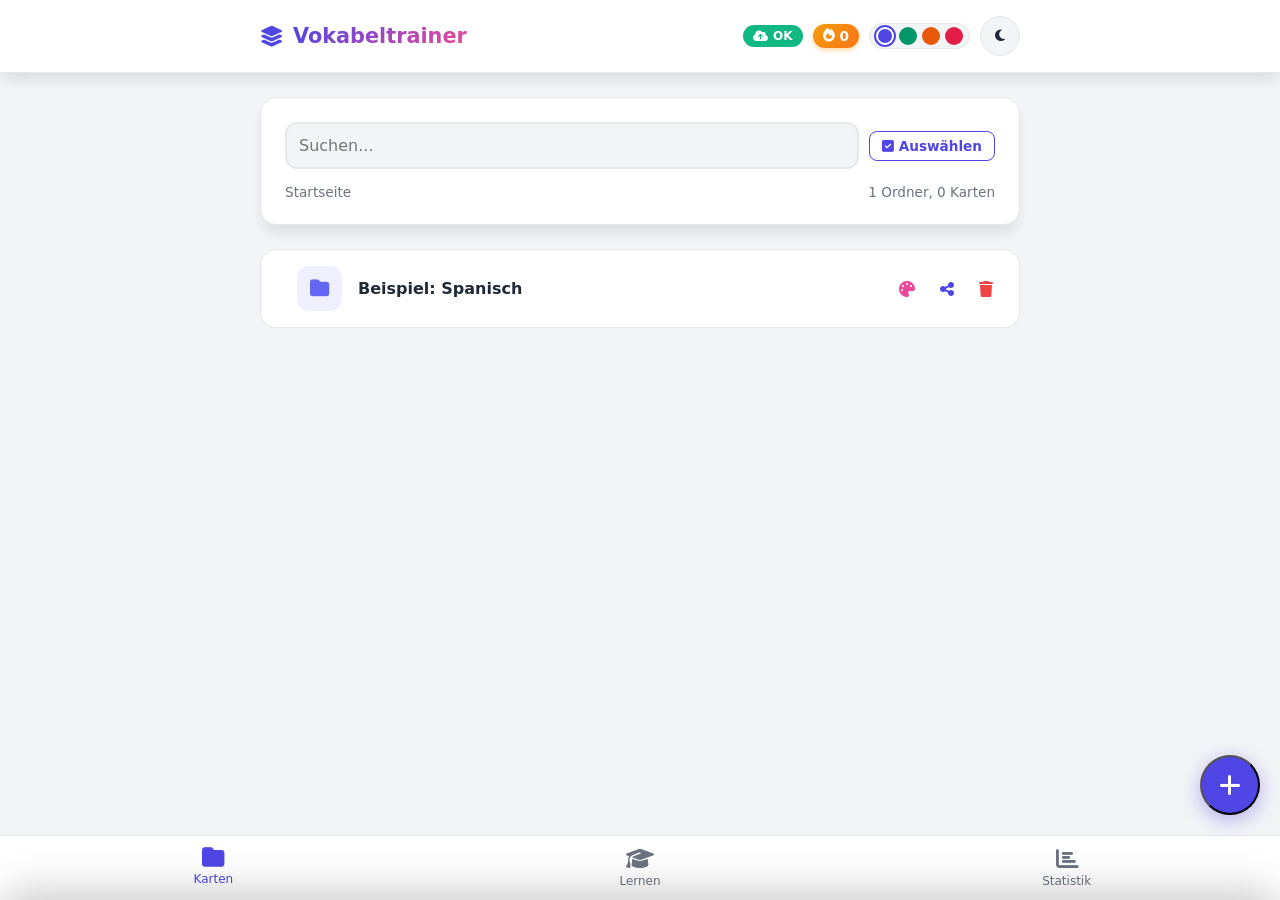
==== commit c1505cb4: "glm 5.2" ====
--- a/index.html
+++ b/index.html
@@ -22,16 +22,22 @@
     <header>
         <div class="container header-content">
             <div class="logo">
-                <i class="fas fa-layer-group"></i> Vokabeltrainer
-            </div>
-            <div style="display: flex; align-items: center; gap: 10px;">
+                <i class="fas fa-layer-group"></i> <span>Vokabeltrainer</span>
+            </div>
+            <div class="header-actions">
                 <div class="backup-badge" id="backupBadge" title="Backup-Status">
                     <i class="fas fa-cloud-upload-alt"></i> <span id="backupStatus">OK</span>
                 </div>
                 <div class="streak-badge" id="streakBadge" title="Lern-Serie">
                     <i class="fas fa-fire"></i> <span id="streakCount">0</span>
                 </div>
-                <button class="btn-secondary" style="width: 40px; padding: 10px; border-radius:50%;" onclick="toggleTheme()">
+                <div class="accent-picker" id="accentPicker" title="Akzentfarbe wählen">
+                    <button class="accent-dot" data-accent="indigo" style="--dot:#4f46e5" onclick="setAccent('indigo')" aria-label="Indigo"></button>
+                    <button class="accent-dot" data-accent="emerald" style="--dot:#059669" onclick="setAccent('emerald')" aria-label="Smaragd"></button>
+                    <button class="accent-dot" data-accent="sunny" style="--dot:#ea580c" onclick="setAccent('sunny')" aria-label="Sonnig"></button>
+                    <button class="accent-dot" data-accent="rose" style="--dot:#e11d48" onclick="setAccent('rose')" aria-label="Rosé"></button>
+                </div>
+                <button class="btn-secondary btn-icon" onclick="toggleTheme()" aria-label="Theme wechseln">
                     <i class="fas fa-moon" id="themeIcon"></i>
                 </button>
             </div>
@@ -57,16 +63,16 @@
             </div>
 
             <ul id="itemList" class="item-list"></ul>
-            <div id="emptyState" class="hidden" style="text-align: center; padding: 2rem; opacity: 0.6;">
-                <i class="fas fa-box-open" style="font-size: 3rem; margin-bottom: 10px;"></i>
+            <div id="emptyState" class="empty-state hidden">
+                <i class="fas fa-box-open empty-state-icon"></i>
                 <p>Hier ist es noch leer.</p>
             </div>
 
             <!-- FAB Menu (Create) -->
             <div class="fab-menu" id="fabMenu">
-                <div class="fab-row"><span class="fab-label">Import</span><button class="fab-btn-small" style="background: #f59e0b" onclick="showModal('importModal')"><i class="fas fa-file-import"></i></button></div>
-                <div class="fab-row"><span class="fab-label">Neue Karte</span><button class="fab-btn-small" style="background: #10b981" onclick="openNewCardModal()"><i class="fas fa-plus"></i></button></div>
-                <div class="fab-row"><span class="fab-label">Neuer Ordner</span><button class="fab-btn-small" style="background: #ec4899" onclick="showModal('folderModal')"><i class="fas fa-folder-plus"></i></button></div>
+                <div class="fab-row"><span class="fab-label">Import</span><button class="fab-btn-small" style="background: #f59e0b" onclick="document.getElementById('fabMenu').classList.remove('active'); showModal('importModal')"><i class="fas fa-file-import"></i></button></div>
+                <div class="fab-row"><span class="fab-label">Neue Karte</span><button class="fab-btn-small" style="background: #10b981" onclick="document.getElementById('fabMenu').classList.remove('active'); openNewCardModal()"><i class="fas fa-plus"></i></button></div>
+                <div class="fab-row"><span class="fab-label">Neuer Ordner</span><button class="fab-btn-small" style="background: #ec4899" onclick="document.getElementById('fabMenu').classList.remove('active'); showModal('folderModal')"><i class="fas fa-folder-plus"></i></button></div>
             </div>
             
             <!-- Standard FAB Button -->
@@ -89,34 +95,34 @@
         <div id="learnContent" class="content-area">
             <div class="card">
                 <h2>Lern-Cockpit</h2>
-                <p style="color: var(--text-muted); font-size: 0.9rem; margin-bottom: 1.5rem;">Konfiguriere deine Sitzung.</p>
-
-                <div style="margin-bottom: 1rem;">
-                    <label style="font-weight: bold; display: block; margin-bottom: 0.5rem;">Quelle</label>
+                <p class="section-subtitle">Konfiguriere deine Sitzung.</p>
+
+                <div class="form-group">
+                    <label class="form-label">Quelle</label>
                     <select id="learnSource" class="form-control"></select>
                 </div>
 
-                <div style="margin-bottom: 1rem;">
-                    <label style="font-weight: bold; display: block; margin-bottom: 0.5rem;">Strategie</label>
+                <div class="form-group">
+                    <label class="form-label">Strategie</label>
                     <select id="learnStrategy" class="form-control">
                         <option value="leitner">Smart (Leitner System)</option>
-                        <option value="random">Zufaellige Auswahl (10 Stk.)</option>
+                        <option value="random">Zufällige Auswahl (10 Stk.)</option>
                         <option value="hardest">Die Schwierigsten zuerst</option>
                         <option value="all">Alle Karten durchgehen</option>
                     </select>
                 </div>
 
-                <div style="margin-bottom: 1rem;">
-                    <label style="font-weight: bold; display: block; margin-bottom: 0.5rem;">Modus</label>
+                <div class="form-group">
+                    <label class="form-label">Modus</label>
                     <select id="learnMethod" class="form-control">
                         <option value="flip">Karteikarte (Umdrehen)</option>
                         <option value="type">Schreiben (Eintippen)</option>
                     </select>
                 </div>
 
-                <div style="margin-bottom: 1.5rem;">
-                    <label style="font-weight: bold; display: block; margin-bottom: 0.5rem;">Richtung</label>
-                    <div style="display: flex; gap: 10px;">
+                <div class="form-group spacing-lg">
+                    <label class="form-label">Richtung</label>
+                    <div class="btn-group">
                         <button class="btn btn-outline active" id="btnMix" onclick="setDirection('mixed')">Mix</button>
                         <button class="btn btn-outline" id="btnFront" onclick="setDirection('front')">V - R</button>
                         <button class="btn btn-outline" id="btnBack" onclick="setDirection('back')">R - V</button>
@@ -294,15 +300,15 @@
                     <i class="fas fa-upload"></i> Backup wiederherstellen
                 </button>
                 <input type="file" id="importFile" hidden accept=".json" onchange="importData(this)">
-                <button class="btn btn-danger" style="margin-top: 10px;" onclick="resetAll()">Alles loeschen</button>
+                <button class="btn btn-danger" style="margin-top: 10px;" onclick="resetAll()">Alles löschen</button>
             </div>
         </div>
 
         <!-- ACTIVE SESSION OVERLAY -->
         <div id="activeSession" class="content-area" style="display: none;">
-            <div style="display: flex; justify-content: space-between; align-items: center; margin-bottom: 10px;">
-                <button class="btn-secondary" style="width: auto; padding: 5px 15px; font-size: 0.8rem; border-radius: 12px;" onclick="endSession()">Beenden</button>
-                <div style="font-weight: bold; color: var(--primary);" id="sessionProgress">1 / 10</div>
+            <div class="session-topbar">
+                <button class="btn-secondary" onclick="endSession()">Beenden</button>
+                <div class="session-prog-text" id="sessionProgress">1 / 10</div>
             </div>
 
             <div class="progress-container">
@@ -315,25 +321,25 @@
                     <div class="box-badge" id="boxBadge">Box 1</div>
                     <!-- Front -->
                     <div class="card-face card-front">
-                        <div style="position: absolute; top: 15px; right: 15px;">
-                            <i class="fas fa-volume-up" style="color: var(--primary); font-size: 1.2rem;" onclick="speak(event, 'q')"></i>
-                        </div>
-                        <div style="color: var(--text-muted); font-size: 0.8rem; text-transform: uppercase; margin-bottom: 10px;" id="labelQ">Frage</div>
+                        <div class="card-top-action-right">
+                            <i class="fas fa-volume-up speak-icon" onclick="speak(event, 'q')"></i>
+                        </div>
+                        <div class="card-label-muted" id="labelQ">Frage</div>
                         <div class="card-text" id="textQ">?</div>
-                        <button id="btnHintFront" class="btn-outline hidden" style="width: auto; padding: 5px 10px; font-size: 0.8rem; margin-top: 20px;" onclick="toggleHint(event)">Hinweis</button>
+                        <button id="btnHintFront" class="btn-outline btn-hint hidden" onclick="toggleHint(event)">Hinweis</button>
                         <div id="hintFront" class="hint-box"></div>
-                        <div style="margin-top: auto; font-size: 0.8rem; color: var(--text-muted); opacity: 0.7;">(Tippen zum Umdrehen)</div>
+                        <div class="card-flip-hint">(Tippen zum Umdrehen)</div>
                     </div>
                     <!-- Back -->
                     <div class="card-face card-back">
-                        <div style="position: absolute; top: 15px; left: 15px;">
-                            <i class="fas fa-volume-up" style="color: var(--success); font-size: 1.2rem;" onclick="speak(event, 'a')"></i>
-                        </div>
-                        <div style="color: var(--success); font-size: 0.8rem; text-transform: uppercase; margin-bottom: 10px;" id="labelA">Antwort</div>
+                        <div class="card-top-action-left">
+                            <i class="fas fa-volume-up speak-icon success" onclick="speak(event, 'a')"></i>
+                        </div>
+                        <div class="card-label-success" id="labelA">Antwort</div>
                         <div class="card-text" id="textA">!</div>
                     </div>
                 </div>
-                <div style="display: flex; gap: 10px; margin-top: 20px;">
+                <div class="rate-row">
                     <button class="btn btn-danger" onclick="rate(false)">Wiederholen</button>
                     <button class="btn btn-success" onclick="rate(true)">Gewusst</button>
                 </div>
@@ -341,24 +347,21 @@
 
             <!-- TYPE MODE -->
             <div class="typing-container" id="typingWrapper">
-                <div style="display: flex; justify-content: flex-end;"><i class="fas fa-volume-up" style="color: var(--primary); font-size: 1.2rem; cursor: pointer;" onclick="speak(event, 'q')"></i></div>
-                <div style="color: var(--text-muted); font-size: 0.8rem;" id="typeLabelQ">FRAGE</div>
-                <div class="card-text" id="typeTextQ" style="margin-bottom: 20px;">?</div>
-                <button id="btnHintType" class="btn-outline hidden" style="width: auto; margin: 0 auto 15px auto; padding: 5px 10px; font-size: 0.8rem;" onclick="toggleTypeHint()">Hinweis</button>
-                <div id="hintType" class="hint-box" style="margin-bottom: 15px;"></div>
-                
+                <div class="type-feedback-row"><i class="fas fa-volume-up speak-icon" onclick="speak(event, 'q')"></i></div>
+                <div class="card-label-muted" id="typeLabelQ">FRAGE</div>
+                <div class="card-text type-text-q" id="typeTextQ">?</div>
+                <button id="btnHintType" class="btn-outline btn-hint type-mode hidden" onclick="toggleTypeHint()">Hinweis</button>
+                <div id="hintType" class="hint-box type-mode"></div>
+
                 <!-- Normales Eingabefeld -->
                 <div id="normalInputArea">
-                    <input type="text" id="typeInput" class="form-control" style="text-align: center; font-size: 1.2rem;" placeholder="Antwort..." autocomplete="off">
-                    <div id="typeFeedback" style="margin: 15px 0; display: none;"></div>
-                    <button class="btn btn-primary" id="btnCheckType" onclick="checkType()" style="margin-top: 10px;">Pruefen</button>
-                </div>
-                
+                    <input type="text" id="typeInput" class="form-control input-centered" placeholder="Antwort..." autocomplete="off">
+                    <div id="typeFeedback" class="feedback-row" style="display: none;"></div>
+                    <button class="btn btn-primary btn-check-type" id="btnCheckType" onclick="checkType()">Prüfen</button>
+                </div>
+
                 <!-- Korrektur-Bereich (wird bei falscher Antwort angezeigt) -->
                 <div id="correctionArea" style="display: none;">
-                    <!-- Fehlervergleich -->
-                
-                    
                     <!-- Korrektur-Phase -->
                     <div class="correction-phase" id="correctionPhase">
                         <div class="correction-header">
@@ -368,34 +371,77 @@
                                 <div class="correction-subtitle">Tippe die korrekte Antwort ein, um weiterzumachen</div>
                             </div>
                         </div>
-                        
+
                         <div class="correct-answer-display">
                             <div class="correct-answer-label">Richtige Antwort</div>
                             <div class="correct-answer-text" id="correctAnswerText">-</div>
                         </div>
-                        
+
                         <div class="copy-instruction">
                             <i class="fas fa-arrow-down"></i>
                             <span>Schreibe die Antwort genau so ab</span>
                             <i class="fas fa-arrow-down"></i>
                         </div>
-                        
+
                         <div class="correction-input-wrapper">
                             <input type="text" id="correctionInput" class="correction-input" placeholder="Richtige Antwort eingeben..." autocomplete="off">
                         </div>
-                        
-                        <button class="btn btn-success" id="btnConfirmCorrection" onclick="confirmCorrection()" style="margin-top: 10px;">
-                            <i class="fas fa-check"></i> Bestaetigen
+
+                        <button class="btn btn-success btn-confirm-correction" id="btnConfirmCorrection" onclick="confirmCorrection()">
+                            <i class="fas fa-check"></i> Bestätigen
                         </button>
-                        
+
                         <div id="correctionSuccess" class="correction-success-msg" style="display: none;">
                             <i class="fas fa-check-circle"></i>
                             <p>Perfekt! Jetzt hast du es gelernt!</p>
                         </div>
                     </div>
                 </div>
-                
-                <button class="btn btn-primary hidden" id="btnNextType" onclick="nextCard()" style="margin-top: 10px;">Weiter</button>
+
+                <button class="btn btn-primary btn-next-type hidden" id="btnNextType" onclick="nextCard()">Weiter</button>
+            </div>
+        </div>
+
+        <!-- SESSION SUMMARY -->
+        <div id="sessionSummary" class="content-area" style="display: none;">
+            <div class="card">
+                <div class="summary-celebration" id="summaryEmoji">🎉</div>
+                <h2 id="summaryTitle" style="text-align:center;">Sitzung geschafft!</h2>
+                <p style="text-align:center; color: var(--text-muted); font-size: 0.9rem; margin-top: -5px;" id="summarySubtitle"></p>
+
+                <div class="stats-summary" style="margin-top: 1.5rem;">
+                    <div class="stats-big-number" id="summaryAccuracy">0%</div>
+                    <div class="stats-label">Genauigkeit beim 1. Versuch</div>
+                    <div class="stats-sub" id="summaryAccuracySub"></div>
+                </div>
+
+                <div class="performance-grid">
+                    <div class="perf-card">
+                        <div class="perf-icon"><i class="fas fa-check-circle"></i></div>
+                        <div class="perf-value" id="summaryCorrect">0</div>
+                        <div class="perf-desc">Direkt richtig</div>
+                    </div>
+                    <div class="perf-card">
+                        <div class="perf-icon"><i class="fas fa-redo"></i></div>
+                        <div class="perf-value" id="summaryRetries">0</div>
+                        <div class="perf-desc">Nach Wiederholung gelernt</div>
+                    </div>
+                    <div class="perf-card">
+                        <div class="perf-icon"><i class="fas fa-clock"></i></div>
+                        <div class="perf-value" id="summaryTime">--:--</div>
+                        <div class="perf-desc">Dauer</div>
+                    </div>
+                    <div class="perf-card">
+                        <div class="perf-icon"><i class="fas fa-crown"></i></div>
+                        <div class="perf-value" id="summaryMastered">0</div>
+                        <div class="perf-desc">Neu gemeistert (Box 5)</div>
+                    </div>
+                </div>
+
+                <div style="display: grid; gap: 10px; margin-top: 1.5rem;">
+                    <button class="btn btn-primary" onclick="restartSession()"><i class="fas fa-redo"></i> Nochmal lernen</button>
+                    <button class="btn btn-secondary" onclick="closeSummary()">Zur Übersicht</button>
+                </div>
             </div>
         </div>
 
@@ -420,8 +466,8 @@
 
     <!-- UNDO TOAST -->
     <div class="undo-toast" id="undoToast">
-        <span class="undo-text" id="undoMessage">Geloescht</span>
-        <button class="btn-undo" onclick="undoLastAction()">Rueckgaengig</button>
+        <span class="undo-text" id="undoMessage">Gelöscht</span>
+        <button class="btn-undo" onclick="undoLastAction()">Rückgängig</button>
     </div>
 
     <!-- Standard Modals -->
@@ -440,7 +486,7 @@
         <div class="modal-content">
             <h3 id="cardModalTitle">Neue Karte</h3>
             <label>Vorderseite</label><textarea id="inpFront" class="form-control" style="margin-bottom: 10px;"></textarea>
-            <label>Rueckseite</label><textarea id="inpBack" class="form-control" style="margin-bottom: 10px;"></textarea>
+            <label>Rückseite</label><textarea id="inpBack" class="form-control" style="margin-bottom: 10px;"></textarea>
             <label>Hinweis (Optional)</label><input type="text" id="inpHint" class="form-control" style="margin-bottom: 15px;">
             <div style="display: flex; gap: 10px;">
                 <button class="btn btn-secondary" onclick="hideModal('cardModal')">Abbrechen</button>
@@ -452,8 +498,8 @@
     <div class="modal" id="importModal">
         <div class="modal-content">
             <h3>Massen-Import</h3>
-            <p style="font-size: 0.9rem; color: var(--text-muted); margin-bottom: 10px;">Format: Vorderseite;Rueckseite;Hinweis</p>
-            <textarea id="inpImport" class="form-control no-wrap" style="height: 150px; margin-bottom: 10px;" placeholder="Haus;Casa;Gebaeude&#10;Auto;Coche;&#10;..."></textarea>
+            <p style="font-size: 0.9rem; color: var(--text-muted); margin-bottom: 10px;">Format: Vorderseite;Rückseite;Hinweis</p>
+            <textarea id="inpImport" class="form-control no-wrap" style="height: 150px; margin-bottom: 10px;" placeholder="Haus;Casa;Gebäude&#10;Auto;Coche;&#10;..."></textarea>
             
             <div id="importFeedback" style="background: var(--bg-body); padding: 10px; border-radius: 8px; font-size: 0.85rem; margin-bottom: 10px; display: none;"></div>
 
@@ -499,7 +545,7 @@
             </div>
 
             <div style="display: flex; gap: 10px;">
-                <button class="btn btn-secondary" onclick="hideModal('shareModal')">Schliessen</button>
+                <button class="btn btn-secondary" onclick="hideModal('shareModal')">Schließen</button>
             </div>
         </div>
     </div>
@@ -531,7 +577,7 @@
     <!-- DESIGN MODAL -->
     <div class="modal" id="designModal">
         <div class="modal-content">
-            <h3>Farbe waehlen</h3>
+            <h3>Farbe wählen</h3>
             <p style="font-size: 0.9rem; color: var(--text-muted); margin-bottom: 15px;" id="designTargetName">Element</p>
             
             <div id="colorPalette" style="display: grid; grid-template-columns: repeat(5, 1fr); gap: 10px; margin-bottom: 20px;">
@@ -540,7 +586,7 @@
             
             <div style="display: flex; gap: 10px;">
                 <button class="btn btn-secondary" onclick="hideModal('designModal')">Abbrechen</button>
-                <button class="btn btn-primary" onclick="applyDesign()">Uebernehmen</button>
+                <button class="btn btn-primary" onclick="applyDesign()">Übernehmen</button>
             </div>
         </div>
     </div>
@@ -553,7 +599,7 @@
             </div>
             <div style="flex: 1;">
                 <div style="font-weight: 700; font-size: 1rem;">App installieren</div>
-                <div style="font-size: 0.85rem; color: var(--text-muted);">Fuer bessere Performance & Offline-Zugriff</div>
+                <div style="font-size: 0.85rem; color: var(--text-muted);">Für bessere Performance & Offline-Zugriff</div>
             </div>
             <button onclick="installPWA()" style="background: var(--primary); color: white; border: none; padding: 10px 20px; border-radius: 10px; font-weight: 600; cursor: pointer; font-size: 0.9rem;">Installieren</button>
             <button onclick="dismissInstall()" style="background: transparent; border: none; color: var(--text-muted); cursor: pointer; padding: 5px; font-size: 1.2rem;"><i class="fas fa-times"></i></button>
--- a/style.css
+++ b/style.css
@@ -33,6 +33,33 @@
     --shadow: 0 10px 15px -3px rgba(0, 0, 0, 0.5);
 }
 
+/* =============================================
+   AKZENT-THEMEN (überschreiben nur --primary-*)
+   ============================================= */
+/* Indigo = Standard (bereits in :root definiert); data-accent="indigo" ohne Effekt */
+
+[data-accent="emerald"] {
+    --primary: #059669;
+    --primary-dark: #047857;
+    --primary-light: #d1fae5;
+}
+[data-accent="sunny"] {
+    --primary: #ea580c;
+    --primary-dark: #c2410c;
+    --primary-light: #ffedd5;
+}
+[data-accent="rose"] {
+    --primary: #e11d48;
+    --primary-dark: #be123c;
+    --primary-light: #ffe4e6;
+}
+
+/* Dark-Mode: primary-light muss dunkler bleiben (sonst unleserlich) */
+[data-theme="dark"][data-accent="emerald"] { --primary: #10b981; --primary-light: #064e3b; }
+[data-theme="dark"][data-accent="sunny"]   { --primary: #f97316; --primary-light: #431407; }
+[data-theme="dark"][data-accent="rose"]    { --primary: #f43f5e; --primary-light: #4c0519; }
+[data-theme="dark"][data-accent="indigo"]  { --primary: #6366f1; --primary-light: #312e81; }
+
 * { margin: 0; padding: 0; box-sizing: border-box; font-family: 'Segoe UI', system-ui, sans-serif; -webkit-tap-highlight-color: transparent; }
 
 body {
@@ -55,7 +82,44 @@
     border-bottom: 1px solid var(--border);
 }
 .header-content { display: flex; justify-content: space-between; align-items: center; }
-.logo { font-weight: 800; font-size: 1.3rem; color: var(--primary); display: flex; gap: 10px; align-items: center; }
+.logo { font-weight: 800; font-size: 1.3rem; display: flex; gap: 10px; align-items: center; }
+.logo i { color: var(--primary); }
+.logo span {
+    background: linear-gradient(135deg, var(--primary), var(--secondary));
+    -webkit-background-clip: text;
+    background-clip: text;
+    -webkit-text-fill-color: transparent;
+    color: transparent;
+}
+
+/* Header Actions (Badges + Picker + Theme-Button) */
+.header-actions { display: flex; align-items: center; gap: 10px; }
+.btn-icon {
+    width: 40px; height: 40px; padding: 10px; border-radius: 50%;
+    display: flex; align-items: center; justify-content: center;
+}
+
+/* Akzent-Theme-Picker */
+.accent-picker {
+    display: flex; align-items: center; gap: 5px;
+    padding: 3px 6px; border-radius: 20px;
+    background: var(--bg-body); border: 1px solid var(--border);
+}
+.accent-dot {
+    width: 18px; height: 18px; border-radius: 50%;
+    border: 2px solid transparent; background: var(--dot);
+    cursor: pointer; padding: 0;
+    transition: transform 0.15s, box-shadow 0.15s;
+}
+.accent-dot:hover { transform: scale(1.15); }
+.accent-dot.active {
+    border-color: var(--bg-card);
+    box-shadow: 0 0 0 2px var(--dot);
+}
+.accent-dot:focus-visible {
+    outline: 2px solid var(--primary);
+    outline-offset: 2px;
+}
 
 /* Streak Badge */
 .streak-badge {
@@ -96,6 +160,60 @@
 .btn-select.active {
     background: var(--primary); color: white;
 }
+
+/* =============================================
+   UTILITY-KLASSEN (für ehem. Inline-Styles)
+   ============================================= */
+.form-group { margin-bottom: 1rem; }
+.form-group.spacing-lg { margin-bottom: 1.5rem; }
+.form-label { font-weight: bold; display: block; margin-bottom: 0.5rem; }
+.form-label-sm { font-size: 0.75rem; font-weight: bold; color: var(--text-muted); display: block; margin-bottom: 4px; }
+.btn-group { display: flex; gap: 10px; }
+.btn-row { display: flex; gap: 10px; }
+
+/* Learn-Cockpit Subtitle */
+.section-subtitle { color: var(--text-muted); font-size: 0.9rem; margin-bottom: 1.5rem; }
+
+/* Session Topbar (Beenden-Button + Fortschritt) */
+.session-topbar {
+    display: flex; justify-content: space-between; align-items: center; margin-bottom: 10px;
+}
+.session-topbar .btn-secondary {
+    width: auto; padding: 5px 15px; font-size: 0.8rem; border-radius: 12px;
+}
+.session-prog-text { font-weight: bold; color: var(--primary); }
+
+/* Karten-Labels & Speak-Icon (Flip- & Typ-Modus) */
+.card-label-muted { color: var(--text-muted); font-size: 0.8rem; text-transform: uppercase; margin-bottom: 10px; }
+.card-label-success { color: var(--success); font-size: 0.8rem; text-transform: uppercase; margin-bottom: 10px; }
+.card-top-action-right { position: absolute; top: 15px; right: 15px; }
+.card-top-action-left { position: absolute; top: 15px; left: 15px; }
+.card-flip-hint { margin-top: auto; font-size: 0.8rem; color: var(--text-muted); opacity: 0.7; }
+.speak-icon { color: var(--primary); font-size: 1.2rem; cursor: pointer; }
+.speak-icon.success { color: var(--success); }
+
+/* Hint-Button (klein, outline) */
+.btn-hint {
+    width: auto; padding: 5px 10px; font-size: 0.8rem; margin-top: 20px;
+}
+.btn-hint.type-mode { margin: 0 auto 15px auto; }
+
+/* Rate- & Action-Reihen */
+.rate-row { display: flex; gap: 10px; margin-top: 20px; }
+.input-centered { text-align: center; font-size: 1.2rem; }
+.feedback-row { margin: 15px 0; }
+
+/* Typ-Modus Hilfsklassen */
+.type-feedback-row { display: flex; justify-content: flex-end; }
+.type-text-q { margin-bottom: 20px; }
+.hint-box.type-mode { margin-bottom: 15px; }
+.btn-check-type { margin-top: 10px; }
+.btn-next-type { margin-top: 10px; }
+.btn-confirm-correction { margin-top: 10px; }
+
+/* Breadcrumb & Folder-Header (Manage) */
+.breadcrumb-row { margin-top: 10px; display: flex; gap: 5px; font-size: 0.9rem; color: var(--primary); }
+.folder-header-row { display: flex; justify-content: space-between; margin-top: 5px; font-size: 0.85rem; color: var(--text-muted); }
 
 /* Statistics Visuals */
 .stats-summary {
@@ -342,10 +460,12 @@
 .list-item {
     background: var(--bg-card); padding: 1rem; border-radius: var(--radius);
     display: flex; align-items: center; gap: 1rem; border: 1px solid var(--border);
-    cursor: pointer; transition: transform 0.2s, background 0.2s; position: relative;
+    cursor: pointer; transition: transform 0.2s, background 0.2s, border-color 0.2s, box-shadow 0.2s; position: relative;
     min-height: 64px;
 }
+.list-item:hover { border-color: color-mix(in srgb, var(--primary) 40%, var(--border)); box-shadow: 0 4px 12px rgba(0, 0, 0, 0.06); }
 .list-item:active { transform: scale(0.98); }
+@media (hover: none) { .list-item:hover { border-color: var(--border); box-shadow: none; } }
 
 /* Selection Checkbox Logic */
 .selection-checkbox {
@@ -527,9 +647,11 @@
     }
     
     .action-icon {
+        min-width: 36px; min-height: 36px;
+        display: inline-flex; align-items: center; justify-content: center;
         padding: 5px;
-        font-size: 0.8rem;
-        border-radius: 6px;
+        font-size: 0.85rem;
+        border-radius: 8px;
     }
     
     .item-title {
@@ -583,10 +705,11 @@
 
 .learn-wrapper { perspective: 1000px; margin-top: 1rem; }
 .flashcard {
-    background: var(--bg-card); height: 350px; border-radius: 24px; box-shadow: var(--shadow);
-    position: relative; cursor: pointer; transition: transform 0.6s cubic-bezier(0.4, 0.0, 0.2, 1);
+    background: var(--bg-card); height: 350px; border-radius: 24px; box-shadow: var(--shadow), 0 0 0 1px color-mix(in srgb, var(--primary) 8%, transparent);
+    position: relative; cursor: pointer; transition: transform 0.6s cubic-bezier(0.4, 0.0, 0.2, 1), box-shadow 0.2s;
     transform-style: preserve-3d; border: 1px solid var(--border);
 }
+.flashcard:active { transform: scale(0.99); }
 .flashcard.flipped { transform: rotateY(180deg); }
 .flashcard.shake { animation: shake 0.5s; }
 @keyframes shake {
@@ -600,7 +723,7 @@
     backface-visibility: hidden; display: flex; flex-direction: column;
     justify-content: center; align-items: center; padding: 2rem; border-radius: 24px;
 }
-.card-back { transform: rotateY(180deg); background: linear-gradient(to bottom right, var(--bg-card), rgba(16, 185, 129, 0.05)); border: 2px solid var(--success); }
+.card-back { transform: rotateY(180deg); background: linear-gradient(to bottom right, var(--bg-card), rgba(16, 185, 129, 0.05)); border: 1px solid color-mix(in srgb, var(--success) 40%, var(--border)); }
 .card-text { font-size: 1.6rem; font-weight: 700; text-align: center; margin-bottom: 1rem; word-wrap: break-word; max-width: 100%; }
 .box-badge { position: absolute; top: 15px; left: 15px; font-size: 0.75rem; padding: 4px 8px; border-radius: 8px; background: var(--border); color: var(--text-muted); font-weight: bold; }
 
@@ -1032,3 +1155,50 @@
         opacity: 0;
     }
 }
+
+/* Session Summary */
+.summary-celebration {
+    font-size: 4rem;
+    text-align: center;
+    line-height: 1;
+    margin-bottom: 0.5rem;
+    animation: levelUp 0.6s cubic-bezier(0.175, 0.885, 0.32, 1.275);
+}
+
+/* Empty State (polsiert mit Akzent-Icon) */
+.empty-state {
+    text-align: center;
+    padding: 2.5rem 2rem;
+    color: var(--text-muted);
+}
+.empty-state-icon {
+    font-size: 3rem;
+    margin-bottom: 12px;
+    color: color-mix(in srgb, var(--primary) 60%, var(--text-muted));
+    opacity: 0.8;
+}
+
+/* Session-Topbar: sticky beim Scrollen innerhalb einer Lern-Session */
+#activeSession .session-topbar {
+    position: sticky;
+    top: 0;
+    z-index: 10;
+    background: var(--bg-body);
+    padding-top: 8px;
+    margin-top: -4px;
+}
+
+/* =============================================
+   TASTATUR-ZUGÄNGLICHKEIT: focus-visible-Ringe
+   ============================================= */
+.btn:focus-visible,
+.btn-secondary:focus-visible,
+.btn-select:focus-visible,
+.btn-outline:focus-visible,
+.action-icon:focus-visible,
+.nav-item:focus-visible,
+.list-item:focus-visible,
+.folder-select-item:focus-visible {
+    outline: 2px solid var(--primary);
+    outline-offset: 2px;
+}
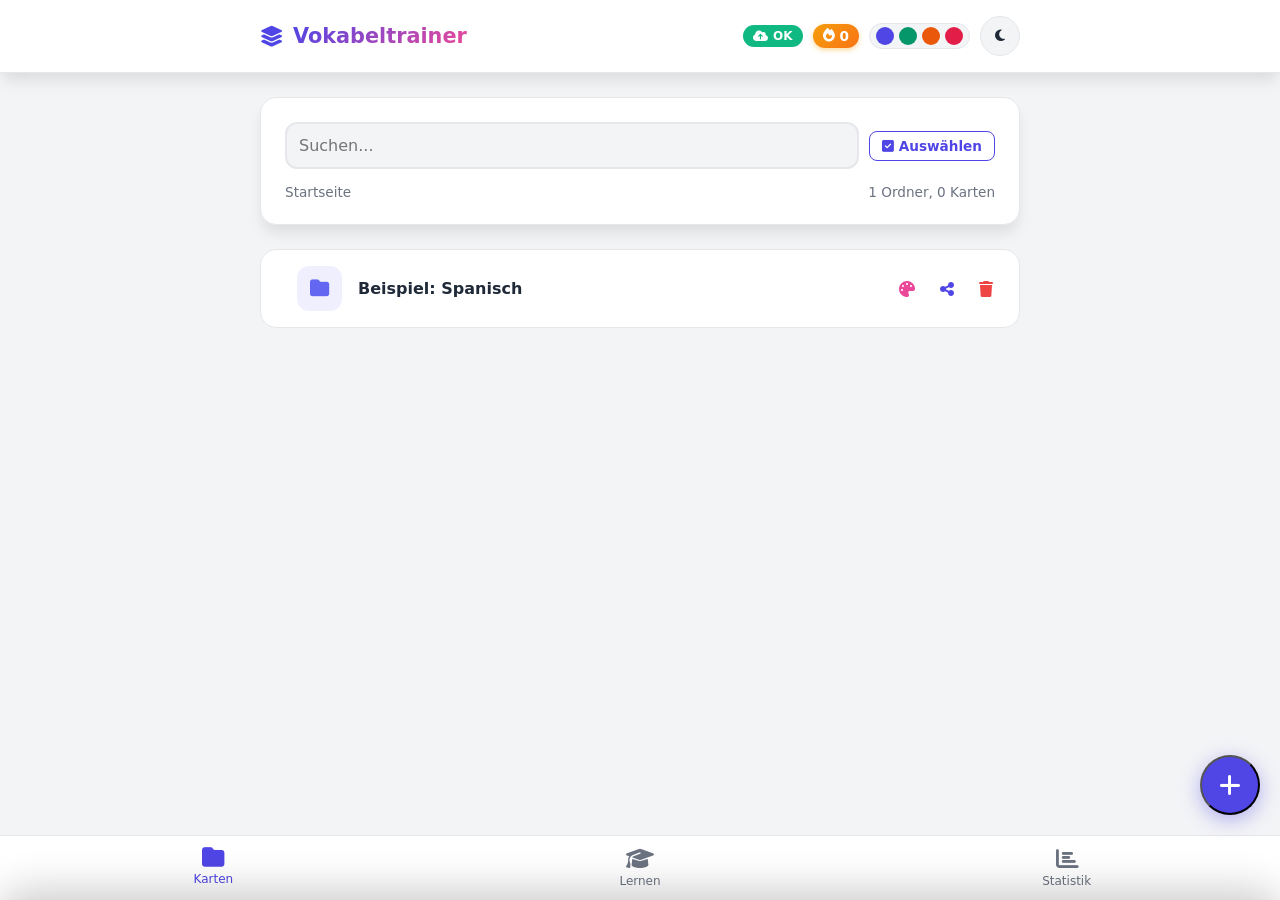
==== commit f0759726: "ox alpha" ====
--- a/index.html
+++ b/index.html
@@ -2,7 +2,7 @@
 <html lang="de">
 <head>
     <meta charset="UTF-8">
-    <meta name="viewport" content="width=device-width, initial-scale=1.0, maximum-scale=1.0, user-scalable=no, viewport-fit=cover">
+    <meta name="viewport" content="width=device-width, initial-scale=1.0, viewport-fit=cover">
     <meta name="description" content="Vokabeltrainer Ultra Edition - Intelligente Lernkarten mit Leitner-System">
     <meta name="theme-color" content="#4f46e5">
     <meta name="mobile-web-app-capable" content="yes">
@@ -106,6 +106,7 @@
                     <label class="form-label">Strategie</label>
                     <select id="learnStrategy" class="form-control">
                         <option value="leitner">Smart (Leitner System)</option>
+                        <option value="due">Nur fällige Karten (Intervall)</option>
                         <option value="random">Zufällige Auswahl (10 Stk.)</option>
                         <option value="hardest">Die Schwierigsten zuerst</option>
                         <option value="all">Alle Karten durchgehen</option>
@@ -117,6 +118,7 @@
                     <select id="learnMethod" class="form-control">
                         <option value="flip">Karteikarte (Umdrehen)</option>
                         <option value="type">Schreiben (Eintippen)</option>
+                        <option value="mc">Multiple Choice (Auswahl)</option>
                     </select>
                 </div>
 
@@ -399,6 +401,19 @@
                 </div>
 
                 <button class="btn btn-primary btn-next-type hidden" id="btnNextType" onclick="nextCard()">Weiter</button>
+            </div>
+
+            <!-- MULTIPLE CHOICE MODE -->
+            <div class="mc-container" id="mcWrapper">
+                <div class="mc-box-badge" id="mcBoxBadge">Box 1</div>
+                <div class="card-label-muted" id="mcLabelQ">Frage</div>
+                <div class="card-text mc-question" id="mcTextQ">?</div>
+                <button id="btnHintMc" class="btn-outline btn-hint hidden" onclick="toggleMcHint()">Hinweis</button>
+                <div id="hintMc" class="hint-box"></div>
+                <div class="mc-options" id="mcOptions">
+                    <!-- Antwort-Buttons werden per JS generiert -->
+                </div>
+                <button class="btn btn-primary btn-next-mc hidden" id="btnNextMc" onclick="nextCard()">Weiter</button>
             </div>
         </div>
 
--- a/style.css
+++ b/style.css
@@ -81,19 +81,20 @@
     box-shadow: var(--shadow);
     border-bottom: 1px solid var(--border);
 }
-.header-content { display: flex; justify-content: space-between; align-items: center; }
-.logo { font-weight: 800; font-size: 1.3rem; display: flex; gap: 10px; align-items: center; }
-.logo i { color: var(--primary); }
+.header-content { display: flex; justify-content: space-between; align-items: center; gap: 8px; min-width: 0; }
+.logo { font-weight: 800; font-size: 1.3rem; display: flex; gap: 10px; align-items: center; min-width: 0; }
+.logo i { color: var(--primary); flex-shrink: 0; }
 .logo span {
     background: linear-gradient(135deg, var(--primary), var(--secondary));
     -webkit-background-clip: text;
     background-clip: text;
     -webkit-text-fill-color: transparent;
     color: transparent;
+    overflow: hidden; text-overflow: ellipsis; white-space: nowrap;
 }
 
 /* Header Actions (Badges + Picker + Theme-Button) */
-.header-actions { display: flex; align-items: center; gap: 10px; }
+.header-actions { display: flex; align-items: center; gap: 10px; flex-wrap: wrap; justify-content: flex-end; min-width: 0; }
 .btn-icon {
     width: 40px; height: 40px; padding: 10px; border-radius: 50%;
     display: flex; align-items: center; justify-content: center;
@@ -519,7 +520,7 @@
     width: 45px; height: 45px; border-radius: 12px; display: flex; align-items: center;
     justify-content: center; font-size: 1.2rem; flex-shrink: 0;
 }
-.icon-folder { background: rgba(79, 70, 229, 0.1); color: var(--primary); }
+.icon-folder { background: color-mix(in srgb, var(--primary) 10%, transparent); color: var(--primary); }
 .icon-card { background: rgba(16, 185, 129, 0.1); color: var(--success); }
 .item-content { flex: 1; min-width: 0; }
 .item-title { font-weight: 700; white-space: nowrap; overflow: hidden; text-overflow: ellipsis; }
@@ -537,7 +538,7 @@
     cursor: pointer;
 }
 .action-edit { color: var(--primary); }
-.action-edit:hover { background: rgba(79, 70, 229, 0.1); }
+.action-edit:hover { background: color-mix(in srgb, var(--primary) 10%, transparent); }
 .action-del { color: var(--danger); }
 .action-del:hover { background: rgba(239, 68, 68, 0.1); }
 .action-design { color: var(--secondary); }
@@ -563,18 +564,18 @@
     transition: transform 0.1s, filter 0.2s; font-size: 1rem;
 }
 .btn:active { transform: scale(0.96); }
-.btn-primary { background: linear-gradient(135deg, var(--primary), var(--primary-dark)); color: white; box-shadow: 0 4px 10px rgba(79, 70, 229, 0.3); }
+.btn-primary { background: linear-gradient(135deg, var(--primary), var(--primary-dark)); color: white; box-shadow: 0 4px 10px color-mix(in srgb, var(--primary) 30%, transparent); }
 .btn-secondary { background: var(--bg-body); color: var(--text-main); border: 1px solid var(--border); }
 .btn-success { background: var(--success); color: white; }
 .btn-danger { background: var(--danger); color: white; }
 .btn-warning { background: var(--warning); color: white; }
 .btn-outline { background: transparent; border: 2px solid var(--border); color: var(--text-muted); }
-.btn-outline.active { border-color: var(--primary); color: var(--primary); background: rgba(79, 70, 229, 0.05); }
+.btn-outline.active { border-color: var(--primary); color: var(--primary); background: color-mix(in srgb, var(--primary) 5%, transparent); }
 
 .btn-float {
     position: fixed; bottom: calc(var(--nav-height) + 20px); right: 20px; width: 60px; height: 60px; border-radius: 30px;
     background: var(--primary); color: white; display: flex; align-items: center; justify-content: center;
-    font-size: 1.5rem; box-shadow: 0 5px 20px rgba(79, 70, 229, 0.4); z-index: 90;
+    font-size: 1.5rem; box-shadow: 0 5px 20px color-mix(in srgb, var(--primary) 40%, transparent); z-index: 90;
     transition: transform 0.3s cubic-bezier(0.34, 1.56, 0.64, 1), width 0.3s, border-radius 0.3s;
 }
 .btn-float:hover { transform: scale(1.1); }
@@ -699,6 +700,106 @@
     }
 }
 
+/* =============================================
+   RESPONSIVE: Tablet (601-900px)
+   ============================================= */
+@media (max-width: 900px) and (min-width: 601px) {
+    .container { max-width: 720px; padding: 0 16px; }
+    .performance-grid { grid-template-columns: repeat(4, 1fr); }
+    .flashcard { height: 320px; }
+    .card-text { font-size: 1.8rem; }
+}
+
+/* =============================================
+   RESPONSIVE: Header & Small Phones
+   ============================================= */
+
+/* --- Header: Kompaktstufe 1 (Smartphones bis 600px) --- */
+@media (max-width: 600px) {
+    .header-actions { gap: 7px; }
+    .accent-picker { gap: 4px; padding: 2px 5px; }
+    .accent-dot { width: 16px; height: 16px; }
+    .logo { font-size: 1.1rem; gap: 8px; }
+    .backup-badge, .streak-badge { padding: 4px 8px; font-size: 0.78rem; }
+}
+
+/* --- Header: Kompaktstufe 2 (kleine Smartphones bis 480px) --- */
+/* Text bleibt erhalten! Nur das redundante Cloud-Icon fällt weg,
+   der Status-Text („OK") bleibt als Signal sichtbar. */
+@media (max-width: 480px) {
+    .backup-badge .fa-cloud-upload-alt { display: none; }
+    .header-actions { gap: 6px; }
+    .accent-dot { width: 15px; height: 15px; }
+    .accent-picker { gap: 3px; padding: 2px 4px; }
+}
+
+/* --- Winz-Klassengeräte bis 400px ---
+   Hier wird nur noch sanft verdichtet: Akzent-Picker minimal enger,
+   Theme-Button etwas kleiner. Logo-Text und alle Badge-Texte BLEIBEN. */
+@media (max-width: 400px) {
+    .container { padding: 0 10px; }
+    .header-actions { gap: 5px; }
+    .accent-dot { width: 14px; height: 14px; }
+    .accent-picker { gap: 2px; padding: 2px 3px; }
+    .btn-icon { width: 36px; height: 36px; }
+    .logo { font-size: 1rem; gap: 6px; }
+
+    /* Karten & Abstände kompakter */
+    .card { padding: 0.9rem; margin-bottom: 0.8rem; }
+    .performance-grid { grid-template-columns: 1fr 1fr; gap: 8px; }
+    .perf-card { padding: 10px; }
+    .perf-value { font-size: 1rem; }
+    .perf-desc { font-size: 0.7rem; }
+
+    /* Flashcard niedriger, Text kleiner */
+    .flashcard { height: 280px; border-radius: 18px; }
+    .card-text { font-size: 1.3rem; }
+    .card-face { padding: 1.2rem; }
+
+    /* Session-Buttons gut greifbar */
+    .rate-row { gap: 8px; }
+    .session-prog-text { font-size: 0.85rem; }
+
+    /* Modal-Ränder weniger verschenken */
+    .modal { padding: 10px; }
+    .modal-content { padding: 1.2rem; border-radius: 18px; }
+}
+
+/* =============================================
+   RESPONSIVE: Landscape (kurze Höhe) — z.B. Handy im Querformat
+   ============================================= */
+@media (max-height: 500px) and (orientation: landscape) {
+    .flashcard { height: 200px; }
+    .card-text { font-size: 1.2rem; }
+    .card-face { padding: 1rem; }
+    header { padding: 0.5rem 0; }
+    .card { padding: 1rem; margin-bottom: 0.8rem; }
+}
+
+/* =============================================
+   SAFE-AREA-INSETS (Notch / Dynamic Island / Home-Indikator)
+   ============================================= */
+@supports (padding: max(env(safe-area-inset-top))) {
+    header { padding-left: max(1rem, env(safe-area-inset-left)); padding-right: max(1rem, env(safe-area-inset-right)); padding-top: max(1rem, env(safe-area-inset-top)); }
+    .bottom-nav {
+        padding-bottom: max(12px, env(safe-area-inset-bottom));
+        padding-left: env(safe-area-inset-left);
+        padding-right: env(safe-area-inset-right);
+    }
+    body { padding-bottom: calc(var(--nav-height) + 20px + env(safe-area-inset-bottom)); }
+    .btn-float, .selection-actions-wrapper {
+        bottom: calc(var(--nav-height) + 20px + env(safe-area-inset-bottom));
+    }
+    .fab-menu { bottom: calc(var(--nav-height) + 90px + env(safe-area-inset-bottom)); }
+}
+
+/* =============================================
+   RESPONSIVE: Flashcard & Box-Chart flexibel
+   ============================================= */
+.flashcard { height: clamp(260px, 55vh, 400px); }
+.box-chart-redesign { gap: clamp(8px, 2vw, 12px); }
+.stats-big-number { font-size: clamp(1.6rem, 6vw, 2.2rem); }
+
 /* Active Learning & Animation */
 .progress-container { height: 6px; background: var(--border); border-radius: 3px; margin-bottom: 1rem; overflow: hidden; }
 .progress-bar { height: 100%; background: var(--primary); width: 0%; transition: width 0.5s; }
@@ -781,6 +882,73 @@
 
 .typing-container { text-align: center; background: var(--bg-card); padding: 2rem; border-radius: 24px; box-shadow: var(--shadow); display: none; }
 .hidden { display: none !important; }
+
+/* =============================================
+   MULTIPLE CHOICE MODE
+   ============================================= */
+.mc-container {
+    text-align: center;
+    background: var(--bg-card);
+    padding: 1.5rem;
+    border-radius: 24px;
+    box-shadow: var(--shadow);
+    border: 1px solid var(--border);
+    display: none;
+    position: relative;
+}
+.mc-box-badge {
+    position: absolute; top: 15px; right: 15px;
+    font-size: 0.75rem; padding: 4px 8px; border-radius: 8px;
+    background: var(--border); color: var(--text-muted); font-weight: bold;
+}
+.mc-question { margin-bottom: 1.5rem; }
+.mc-options {
+    display: flex;
+    flex-direction: column;
+    gap: 10px;
+    margin-bottom: 1rem;
+}
+.mc-option {
+    width: 100%;
+    padding: 16px;
+    border-radius: 14px;
+    border: 2px solid var(--border);
+    background: var(--bg-body);
+    color: var(--text-main);
+    font-size: 1.05rem;
+    font-weight: 600;
+    cursor: pointer;
+    transition: transform 0.15s, border-color 0.2s, background 0.2s;
+    text-align: center;
+    min-height: 52px;
+}
+.mc-option:hover:not(:disabled) {
+    border-color: color-mix(in srgb, var(--primary) 50%, var(--border));
+    transform: translateY(-1px);
+}
+.mc-option:active:not(:disabled) { transform: scale(0.98); }
+.mc-option:focus-visible {
+    outline: 2px solid var(--primary);
+    outline-offset: 2px;
+}
+.mc-option:disabled { cursor: default; }
+.mc-option.correct {
+    background: color-mix(in srgb, var(--success) 15%, transparent);
+    border-color: var(--success);
+    color: var(--success);
+}
+.mc-option.wrong {
+    background: color-mix(in srgb, var(--danger) 15%, transparent);
+    border-color: var(--danger);
+    color: var(--danger);
+}
+.btn-next-mc { margin-top: 1rem; }
+
+/* MC mobil kompakter */
+@media (max-width: 400px) {
+    .mc-container { padding: 1.1rem; }
+    .mc-option { padding: 13px; font-size: 0.95rem; min-height: 46px; }
+}
 
 .hint-box {
     background: #fffbeb; border: 1px solid #fcd34d; color: #92400e;
@@ -1102,7 +1270,7 @@
     cursor: pointer;
     font-size: 0.95rem;
     transition: all 0.2s;
-    box-shadow: 0 4px 10px rgba(79, 70, 229, 0.3);
+    box-shadow: 0 4px 10px color-mix(in srgb, var(--primary) 30%, transparent);
 }
 .btn-confirm-ok:hover {
     background: var(--primary-dark);
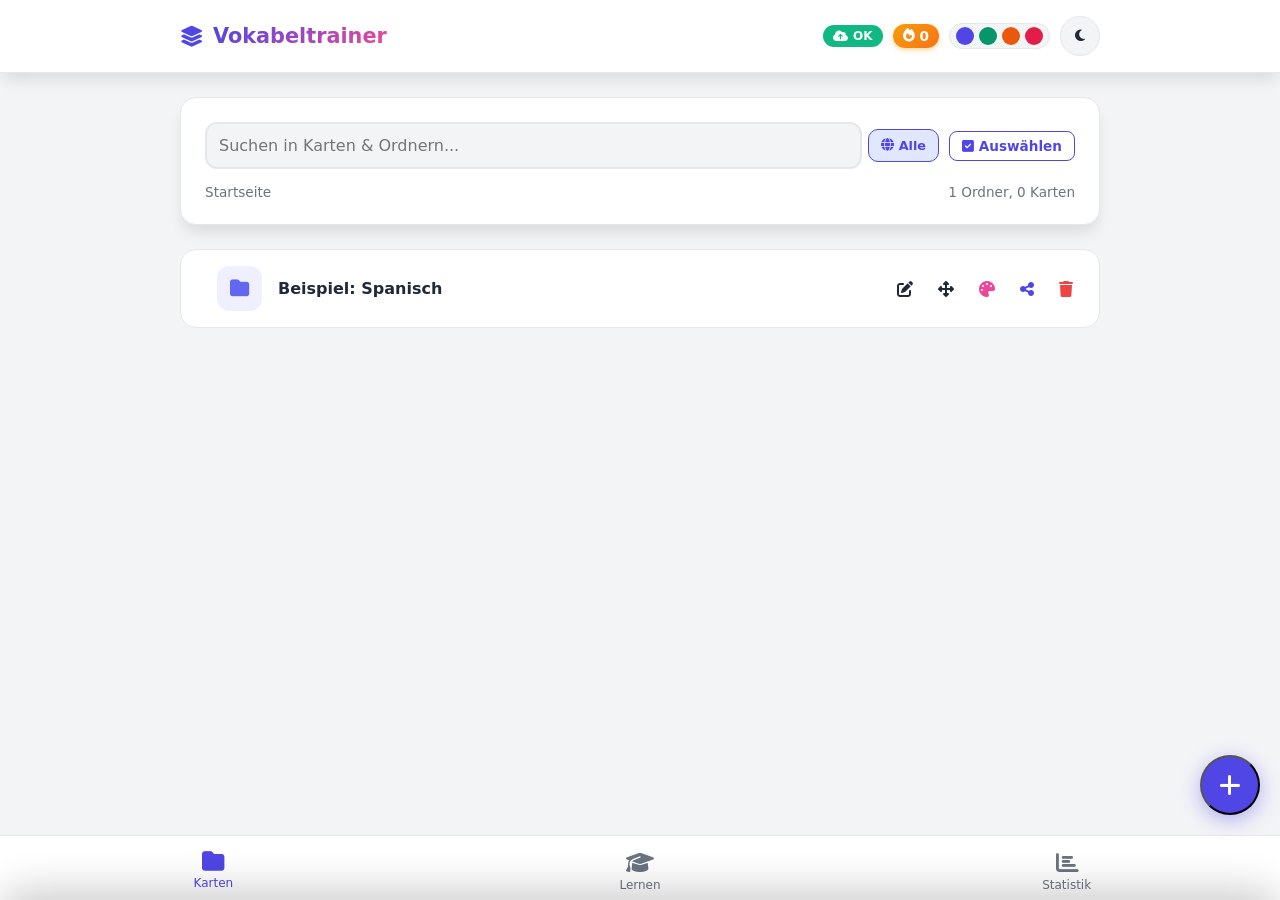
==== commit 3e32a57c: "Bugfix-Plan: Leitner-Retry Box1, Bulk-Delete, Import-Parser, globale Suche, Char-Diff, Move-Zyklus-S" ====
--- a/index.html
+++ b/index.html
@@ -50,7 +50,12 @@
         <div id="manageContent" class="content-area active">
             <div class="card">
                 <div class="toolbar-row">
-                    <input type="text" id="searchBox" class="form-control" placeholder="Suchen..." style="flex:1;">
+                    <div class="search-input-wrapper" style="flex:1; display:flex; gap:6px; align-items:center; min-width:0;">
+                        <input type="text" id="searchBox" class="form-control" placeholder="Suchen in Karten & Ordnern..." style="flex:1; min-width:120px;">
+                        <button id="btnSearchScope" class="btn-secondary btn-search-scope active" type="button" onclick="toggleSearchScope()" title="Suchbereich: Alle Ordner (klicken für aktuellen Ordner)">
+                            <i class="fas fa-globe"></i> <span id="searchScopeText">Alle</span>
+                        </button>
+                    </div>
                     <button id="btnSelectMode" class="btn-select" onclick="toggleSelectMode()">
                         <i class="fas fa-check-square"></i> Auswählen
                     </button>
@@ -374,6 +379,9 @@
                             </div>
                         </div>
 
+                        <!-- Character-Level-Diff Fehleranalyse -->
+                        <div id="diffViewContainer" class="diff-view-container" style="display: none;"></div>
+
                         <div class="correct-answer-display">
                             <div class="correct-answer-label">Richtige Antwort</div>
                             <div class="correct-answer-text" id="correctAnswerText">-</div>
@@ -497,6 +505,18 @@
         </div>
     </div>
 
+    <!-- Rename Folder Modal -->
+    <div class="modal" id="renameFolderModal">
+        <div class="modal-content">
+            <h3>Ordner umbenennen</h3>
+            <input type="text" id="inpRenameFolder" class="form-control" style="margin: 15px 0;" placeholder="Neuer Name...">
+            <div style="display: flex; gap: 10px;">
+                <button class="btn btn-secondary" onclick="hideModal('renameFolderModal')">Abbrechen</button>
+                <button class="btn btn-primary" onclick="confirmRenameFolder()">Speichern</button>
+            </div>
+        </div>
+    </div>
+
     <div class="modal" id="cardModal">
         <div class="modal-content">
             <h3 id="cardModalTitle">Neue Karte</h3>
@@ -511,16 +531,87 @@
     </div>
 
     <div class="modal" id="importModal">
-        <div class="modal-content">
-            <h3>Massen-Import</h3>
-            <p style="font-size: 0.9rem; color: var(--text-muted); margin-bottom: 10px;">Format: Vorderseite;Rückseite;Hinweis</p>
-            <textarea id="inpImport" class="form-control no-wrap" style="height: 150px; margin-bottom: 10px;" placeholder="Haus;Casa;Gebäude&#10;Auto;Coche;&#10;..."></textarea>
+        <div class="modal-content import-modal-content">
+            <h3>Vokabeln importieren</h3>
+            <p style="font-size: 0.9rem; color: var(--text-muted); margin-bottom: 12px;">Importiere ganze Dateien (.csv, .tsv, .txt, .json) oder füge Text ein.</p>
             
-            <div id="importFeedback" style="background: var(--bg-body); padding: 10px; border-radius: 8px; font-size: 0.85rem; margin-bottom: 10px; display: none;"></div>
+            <!-- Drag & Drop Zone -->
+            <div class="import-drop-zone" id="importDropZone">
+                <i class="fas fa-cloud-upload-alt import-drop-icon"></i>
+                <div class="import-drop-title">Datei hier ablegen oder <span class="browse-link">durchsuchen</span></div>
+                <div class="import-drop-sub">Unterstützt CSV, TSV, TXT, Quizlet/Anki-Dateien & JSON-Backups</div>
+                <input type="file" id="importFileInput" accept=".csv,.tsv,.txt,.json" hidden>
+            </div>
+
+            <div class="import-file-badge-row" id="importFileBadgeRow" style="display: none;">
+                <span class="file-name-badge" id="importLoadedFileName">datei.csv</span>
+                <button class="btn-icon-xs" type="button" onclick="clearImportFile()" title="Datei entfernen"><i class="fas fa-times"></i></button>
+            </div>
+
+            <!-- Optionen-Grid -->
+            <div class="import-options-grid">
+                <div class="form-group" style="margin-bottom: 8px;">
+                    <label class="form-label" style="font-size: 0.8rem; margin-bottom: 4px;">Trennzeichen</label>
+                    <select id="importDelimiter" class="form-control" onchange="onImportOptionsChanged()">
+                        <option value="auto">Automatisch erkennen</option>
+                        <option value=";">Semikolon ( ; )</option>
+                        <option value=",">Komma ( , )</option>
+                        <option value="&#9;">Tabulator ( Tab )</option>
+                        <option value="|">Pipe ( | )</option>
+                        <option value="->">Pfeil ( -&gt; )</option>
+                        <option value="=>">Pfeil ( =&gt; )</option>
+                        <option value="-">Bindestrich ( - )</option>
+                        <option value="=">Gleichheitszeichen ( = )</option>
+                        <option value=":">Doppelpunkt ( : )</option>
+                    </select>
+                </div>
+                <div class="form-group" style="margin-bottom: 8px;">
+                    <label class="form-label" style="font-size: 0.8rem; margin-bottom: 4px;">Ziel</label>
+                    <select id="importTargetOption" class="form-control" onchange="onImportOptionsChanged()">
+                        <option value="current">In aktuellen Ordner</option>
+                        <option value="new_folder">Neuer Ordner (Dateiname)</option>
+                    </select>
+                </div>
+            </div>
+
+            <div style="display:flex; justify-content:space-between; align-items:center; margin: 8px 0;">
+                <label style="font-size:0.8rem; display:flex; align-items:center; gap:6px; cursor:pointer; color: var(--text-muted);">
+                    <input type="checkbox" id="importSkipHeader" onchange="onImportOptionsChanged()"> Erste Zeile ist Kopfzeile (überspringen)
+                </label>
+                <button class="btn-text" type="button" onclick="toggleImportTextInput()" style="font-size:0.8rem; color:var(--primary); background:none; border:none; cursor:pointer;">
+                    <i class="fas fa-keyboard"></i> <span id="btnToggleInputText">Textfeld anzeigen</span>
+                </button>
+            </div>
+
+            <textarea id="inpImport" class="form-control no-wrap" style="height: 100px; margin-bottom: 10px; display: none;" placeholder="Haus;Casa;Gebäude&#10;Auto;Coche;&#10;..."></textarea>
+            
+            <!-- Live Preview -->
+            <div id="importPreviewContainer" style="display: none; margin-bottom: 12px;">
+                <div class="import-preview-header">
+                    <span id="importPreviewBadge" class="badge">0 Karten erkannt</span>
+                    <span id="importPreviewDetails" style="font-size: 0.8rem; color: var(--text-muted);"></span>
+                </div>
+                <div class="import-preview-table-wrapper">
+                    <table class="import-preview-table">
+                        <thead>
+                            <tr>
+                                <th>#</th>
+                                <th>Vorderseite</th>
+                                <th>Rückseite</th>
+                                <th>Hinweis</th>
+                                <th>Ordner</th>
+                            </tr>
+                        </thead>
+                        <tbody id="importPreviewTbody"></tbody>
+                    </table>
+                </div>
+            </div>
 
             <div style="display: flex; gap: 10px;">
                 <button class="btn btn-secondary" onclick="hideModal('importModal')">Abbrechen</button>
-                <button class="btn btn-warning" onclick="runImport()">Importieren</button>
+                <button class="btn btn-primary" id="btnExecuteImport" onclick="runImport()">
+                    <i class="fas fa-file-import"></i> Importieren
+                </button>
             </div>
         </div>
     </div>
--- a/style.css
+++ b/style.css
@@ -1370,3 +1370,337 @@
     outline: 2px solid var(--primary);
     outline-offset: 2px;
 }
+
+/* =============================================
+   7-TAGE-AKTIVITÄTS-CHART
+   ============================================= */
+.activity-section { margin-top: 20px; }
+.activity-section h3 {
+    font-size: 1rem; margin-bottom: 10px; color: var(--text-main);
+}
+.activity-chart {
+    display: flex; align-items: stretch; justify-content: space-between;
+    gap: 8px; height: 130px; padding: 15px 12px 10px;
+    background: var(--bg-body); border-radius: 12px;
+    border: 1px solid var(--border);
+}
+.activity-col {
+    flex: 1; display: flex; flex-direction: column;
+    align-items: center; justify-content: flex-end;
+    gap: 4px; min-width: 0;
+}
+.activity-count {
+    font-size: 0.7rem; font-weight: bold; color: var(--text-muted);
+    min-height: 14px; line-height: 1;
+}
+.activity-bar {
+    width: 100%; max-width: 30px;
+    border-radius: 6px 6px 2px 2px;
+    background: linear-gradient(to top, var(--primary), var(--primary-dark));
+    transition: height 0.5s cubic-bezier(0.16, 1, 0.3, 1);
+    min-height: 6px;
+}
+.activity-col.empty .activity-bar { opacity: 0.2; }
+.activity-label {
+    font-size: 0.7rem; color: var(--text-muted); line-height: 1;
+}
+
+/* Nav-Item: weicher Hintergrund-Übergang (statt nur Sprung) */
+.nav-item {
+    border-radius: 12px;
+    transition: color 0.2s, background 0.2s, transform 0.2s;
+    padding: 4px 6px;
+}
+
+/* =============================================
+   RESPONSIVE: DESKTOP (≥900px)
+   Bottom-Nav bleibt unten – nur mehr Platz & größere Karten
+   ============================================= */
+@media (min-width: 900px) {
+    .container { max-width: 960px; }
+
+    /* Größere Karten-Texte auf großen Screens */
+    .card-text { font-size: 2rem; }
+    .flashcard { height: 380px; }
+
+    /* Performance-Grid: mehr Luft */
+    .performance-grid { gap: 14px; }
+}
+
+/* =============================================
+   ERWEITERTE FEATURES & OPTIMIERUNGEN
+   ============================================= */
+
+/* Suchleiste Scope-Button */
+.btn-search-scope {
+    white-space: nowrap;
+    display: inline-flex;
+    align-items: center;
+    gap: 5px;
+    padding: 8px 12px;
+    font-size: 0.8rem;
+    font-weight: 600;
+    border-radius: 10px;
+    cursor: pointer;
+    border: 1px solid var(--border);
+    background: var(--bg-body);
+    color: var(--text-main);
+    transition: all 0.2s ease;
+}
+.btn-search-scope.active {
+    background: var(--primary-light);
+    color: var(--primary);
+    border-color: var(--primary);
+}
+
+/* Suche: Hervorhebung von Treffern */
+.search-highlight {
+    background: rgba(245, 158, 11, 0.25);
+    color: inherit;
+    padding: 1px 3px;
+    border-radius: 4px;
+    font-weight: 600;
+}
+[data-theme="dark"] .search-highlight {
+    background: rgba(245, 158, 11, 0.4);
+    color: #fef08a;
+}
+
+/* Ordner-Badge auf Suchtreffern */
+.item-folder-badge {
+    display: inline-flex;
+    align-items: center;
+    gap: 4px;
+    font-size: 0.72rem;
+    font-weight: 600;
+    padding: 2px 7px;
+    border-radius: 6px;
+    background: var(--primary-light);
+    color: var(--primary);
+    margin-left: 6px;
+    cursor: pointer;
+    transition: transform 0.15s ease, opacity 0.15s ease;
+}
+.item-folder-badge:hover {
+    transform: scale(1.05);
+    opacity: 0.9;
+}
+.item-sub-translation {
+    font-size: 0.8rem;
+    color: var(--text-muted);
+    margin-top: 2px;
+}
+
+/* Datei-Dropzone für Import */
+.import-modal-content {
+    max-width: 600px;
+    width: 94%;
+}
+.import-drop-zone {
+    border: 2px dashed var(--border);
+    border-radius: 14px;
+    padding: 24px 16px;
+    text-align: center;
+    background: var(--bg-body);
+    cursor: pointer;
+    transition: all 0.2s ease;
+    margin-bottom: 12px;
+}
+.import-drop-zone:hover,
+.import-drop-zone.dragover {
+    border-color: var(--primary);
+    background: var(--primary-light);
+}
+.import-drop-icon {
+    font-size: 2.2rem;
+    color: var(--primary);
+    margin-bottom: 8px;
+}
+.import-drop-title {
+    font-weight: 600;
+    font-size: 0.95rem;
+    color: var(--text-main);
+}
+.import-drop-title .browse-link {
+    color: var(--primary);
+    text-decoration: underline;
+}
+.import-drop-sub {
+    font-size: 0.75rem;
+    color: var(--text-muted);
+    margin-top: 4px;
+}
+.import-file-badge-row {
+    display: flex;
+    align-items: center;
+    gap: 8px;
+    margin-bottom: 10px;
+}
+.file-name-badge {
+    background: var(--primary-light);
+    color: var(--primary);
+    font-size: 0.8rem;
+    font-weight: 600;
+    padding: 4px 10px;
+    border-radius: 8px;
+    overflow: hidden;
+    text-overflow: ellipsis;
+    white-space: nowrap;
+}
+.btn-icon-xs {
+    background: none;
+    border: none;
+    color: var(--text-muted);
+    cursor: pointer;
+    padding: 4px;
+    font-size: 0.85rem;
+    border-radius: 4px;
+}
+.btn-icon-xs:hover {
+    color: var(--danger);
+}
+
+.import-options-grid {
+    display: grid;
+    grid-template-columns: 1fr 1fr;
+    gap: 10px;
+    margin-bottom: 6px;
+}
+
+/* Import-Vorschau */
+.import-preview-header {
+    display: flex;
+    justify-content: space-between;
+    align-items: center;
+    margin-bottom: 6px;
+}
+.import-preview-table-wrapper {
+    max-height: 150px;
+    overflow-y: auto;
+    border: 1px solid var(--border);
+    border-radius: 8px;
+    background: var(--bg-card);
+}
+.import-preview-table {
+    width: 100%;
+    border-collapse: collapse;
+    font-size: 0.78rem;
+}
+.import-preview-table th {
+    position: sticky;
+    top: 0;
+    background: var(--bg-body);
+    padding: 6px 8px;
+    text-align: left;
+    font-weight: 600;
+    color: var(--text-muted);
+    border-bottom: 1px solid var(--border);
+}
+.import-preview-table td {
+    padding: 6px 8px;
+    border-bottom: 1px solid var(--border);
+    color: var(--text-main);
+    max-width: 160px;
+    overflow: hidden;
+    text-overflow: ellipsis;
+    white-space: nowrap;
+}
+
+/* Character-Level Diff */
+.diff-view-container {
+    background: var(--bg-body);
+    border: 1px solid var(--border);
+    border-radius: 12px;
+    padding: 12px;
+    margin-bottom: 14px;
+    text-align: left;
+}
+.diff-row {
+    margin-bottom: 8px;
+}
+.diff-row:last-child {
+    margin-bottom: 0;
+}
+.diff-row-label {
+    font-size: 0.75rem;
+    font-weight: 700;
+    color: var(--text-muted);
+    text-transform: uppercase;
+    letter-spacing: 0.5px;
+    margin-bottom: 4px;
+}
+.diff-chars {
+    display: flex;
+    flex-wrap: wrap;
+    gap: 2px;
+    font-family: 'Consolas', 'Courier New', monospace;
+    font-size: 1.15rem;
+    font-weight: 700;
+    line-height: 1.4;
+    word-break: break-all;
+}
+.diff-char {
+    display: inline-block;
+    padding: 2px 4px;
+    border-radius: 4px;
+    min-width: 10px;
+    text-align: center;
+}
+.diff-char.correct {
+    background: rgba(16, 185, 129, 0.15);
+    color: var(--success);
+}
+.diff-char.wrong {
+    background: rgba(239, 68, 68, 0.2);
+    color: var(--danger);
+    text-decoration: line-through;
+}
+.diff-char.missing {
+    background: rgba(245, 158, 11, 0.2);
+    color: var(--warning);
+    border-bottom: 2px solid var(--warning);
+}
+.diff-char.extra {
+    background: rgba(239, 68, 68, 0.2);
+    color: var(--danger);
+    text-decoration: line-through;
+}
+.diff-char.space {
+    opacity: 0.4;
+}
+.diff-legend {
+    display: flex;
+    gap: 12px;
+    font-size: 0.7rem;
+    color: var(--text-muted);
+    margin-top: 8px;
+    padding-top: 6px;
+    border-top: 1px dashed var(--border);
+}
+
+/* Multiple Choice Tastatur-Ziffern-Badges */
+.mc-key-badge {
+    display: inline-flex;
+    align-items: center;
+    justify-content: center;
+    width: 22px;
+    height: 22px;
+    border-radius: 6px;
+    background: var(--primary-light);
+    color: var(--primary);
+    font-size: 0.75rem;
+    font-weight: 800;
+    margin-right: 8px;
+    border: 1px solid var(--border);
+}
+.mc-option.correct .mc-key-badge {
+    background: rgba(255,255,255,0.25);
+    color: white;
+    border-color: transparent;
+}
+.mc-option.wrong .mc-key-badge {
+    background: rgba(255,255,255,0.25);
+    color: white;
+    border-color: transparent;
+}
+
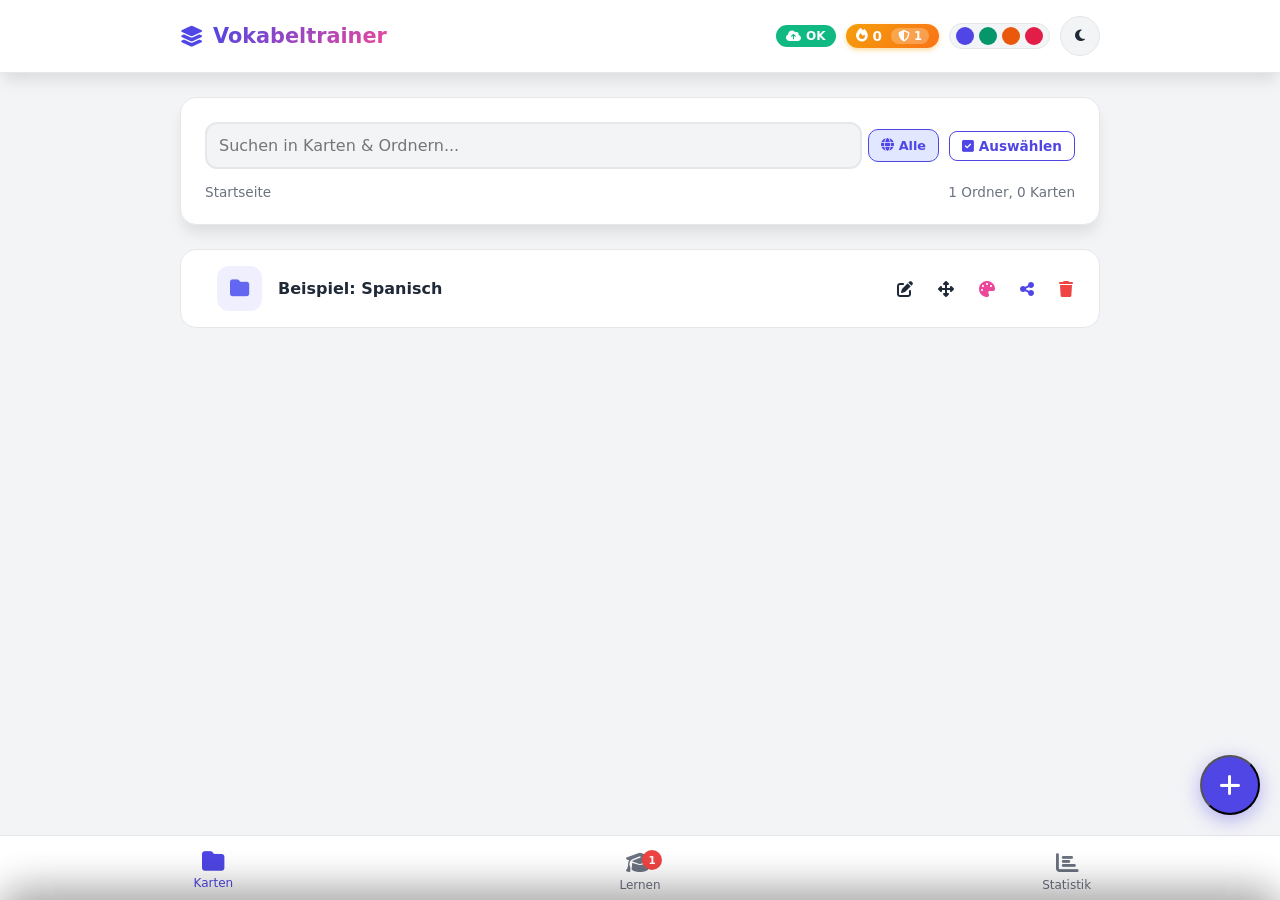
==== commit d271b7e8: "Phase 1: Lern-Presets, Tagesziel-Slider, Due-Badge, Streak-Freeze, Aktionsmenue, Header mobil, A11y" ====
--- a/index.html
+++ b/index.html
@@ -28,8 +28,8 @@
                 <div class="backup-badge" id="backupBadge" title="Backup-Status">
                     <i class="fas fa-cloud-upload-alt"></i> <span id="backupStatus">OK</span>
                 </div>
-                <div class="streak-badge" id="streakBadge" title="Lern-Serie">
-                    <i class="fas fa-fire"></i> <span id="streakCount">0</span>
+                <div class="streak-badge" id="streakBadge" title="Lern-Serie: 1x pro Tag lernen. Das Schild ist dein Streak-Freeze – er rettet die Serie einmalig bei einem Pausentag.">
+                    <i class="fas fa-fire"></i> <span id="streakCount">0</span><span class="freeze-badge" id="freezeCount" title="Streak-Freeze: rettet die Serie bei 1 Pausentag"><i class="fas fa-shield-alt"></i>&nbsp;1</span>
                 </div>
                 <div class="accent-picker" id="accentPicker" title="Akzentfarbe wählen">
                     <button class="accent-dot" data-accent="indigo" style="--dot:#4f46e5" onclick="setAccent('indigo')" aria-label="Indigo"></button>
@@ -102,13 +102,36 @@
                 <h2>Lern-Cockpit</h2>
                 <p class="section-subtitle">Konfiguriere deine Sitzung.</p>
 
+                <div class="preset-row" role="group" aria-label="Lern-Presets">
+                    <button class="preset-btn" type="button" onclick="applyLearnPreset('quick')">⚡ 5-Min-Quick</button>
+                    <button class="preset-btn" type="button" onclick="applyLearnPreset('due')">📥 Fällige weg</button>
+                    <button class="preset-btn" type="button" onclick="applyLearnPreset('exam')">🎯 Prüfung</button>
+                </div>
+
+                <div class="learn-meta" id="learnMeta">
+                    <span id="learnDueInfo">– fällig</span>
+                    <strong id="learnTimeInfo"></strong>
+                </div>
+
+                <div class="goal-row">
+                    <div class="goal-top">
+                        <label for="dailyGoalNumber" style="font-size:0.85rem; font-weight:600;">Tagesziel:</label>
+                        <input type="number" id="dailyGoalNumber" class="goal-number" min="5" max="50" step="1" value="10" aria-label="Tagesziel eintippen">
+                        <span id="goalProgressText" style="font-size:0.8rem; color:var(--text-muted); margin-left:auto;">0/10</span>
+                    </div>
+                    <div class="goal-slider-wrap">
+                        <input type="range" id="dailyGoalInput" class="goal-slider" min="5" max="50" step="1" value="10" aria-label="Tagesziel mit Regler wählen">
+                    </div>
+                    <div class="goal-progress" aria-hidden="true"><div class="goal-progress-fill" id="goalProgressFill"></div></div>
+                </div>
+
                 <div class="form-group">
-                    <label class="form-label">Quelle</label>
+                    <label class="form-label" for="learnSource">Quelle</label>
                     <select id="learnSource" class="form-control"></select>
                 </div>
 
                 <div class="form-group">
-                    <label class="form-label">Strategie</label>
+                    <label class="form-label" for="learnStrategy">Strategie</label>
                     <select id="learnStrategy" class="form-control">
                         <option value="leitner">Smart (Leitner System)</option>
                         <option value="due">Nur fällige Karten (Intervall)</option>
@@ -119,7 +142,7 @@
                 </div>
 
                 <div class="form-group">
-                    <label class="form-label">Modus</label>
+                    <label class="form-label" for="learnMethod">Modus</label>
                     <select id="learnMethod" class="form-control">
                         <option value="flip">Karteikarte (Umdrehen)</option>
                         <option value="type">Schreiben (Eintippen)</option>
@@ -128,8 +151,8 @@
                 </div>
 
                 <div class="form-group spacing-lg">
-                    <label class="form-label">Richtung</label>
-                    <div class="btn-group">
+                    <label class="form-label" id="directionLabel">Richtung</label>
+                    <div class="btn-group" role="group" aria-labelledby="directionLabel">
                         <button class="btn btn-outline active" id="btnMix" onclick="setDirection('mixed')">Mix</button>
                         <button class="btn btn-outline" id="btnFront" onclick="setDirection('front')">V - R</button>
                         <button class="btn btn-outline" id="btnBack" onclick="setDirection('back')">R - V</button>
@@ -273,6 +296,17 @@
                             </div>
                         </div>
                     </div>
+                </div>
+            </div>
+
+            <div class="card">
+                <h3>Darstellung & Ruhemodus</h3>
+                <p style="font-size:0.85rem; color:var(--text-muted); margin-bottom:10px;">Größere Schrift, ruhigere Animationen.</p>
+                <div class="btn-group" role="group" aria-label="Darstellung">
+                    <button class="btn btn-outline" id="btnFontNormal" onclick="setDisplayOption('fontSize','normal')">A Normal</button>
+                    <button class="btn btn-outline" id="btnFontLarge" onclick="setDisplayOption('fontSize','large')">A+ Groß</button>
+                    <button class="btn btn-outline" id="btnDyslexia" onclick="toggleDisplayFlag('dyslexia')">Legasthenie-Modus</button>
+                    <button class="btn btn-outline" id="btnCalm" onclick="toggleDisplayFlag('calm')">Calm (ohne Effekte)</button>
                 </div>
             </div>
 
@@ -472,18 +506,28 @@
 
     <!-- Navigation -->
     <div class="bottom-nav" id="bottomNav">
-        <div class="nav-item active" onclick="nav('manageContent', this)"><i class="fas fa-folder"></i> Karten</div>
-        <div class="nav-item" onclick="nav('learnContent', this)"><i class="fas fa-graduation-cap"></i> Lernen</div>
-        <div class="nav-item" onclick="nav('statsContent', this)"><i class="fas fa-chart-bar"></i> Statistik</div>
+        <div class="nav-item active" onclick="nav('manageContent', this)" role="button" tabindex="0" aria-label="Karten verwalten"><i class="fas fa-folder"></i> Karten</div>
+        <div class="nav-item" onclick="nav('learnContent', this)" role="button" tabindex="0" aria-label="Lernen"><i class="fas fa-graduation-cap"></i> Lernen<span class="due-badge" id="dueBadge" style="display:none;">0</span></div>
+        <div class="nav-item" onclick="nav('statsContent', this)" role="button" tabindex="0" aria-label="Statistik"><i class="fas fa-chart-bar"></i> Statistik</div>
     </div>
 
     <!-- MULTI SELECT BOTTOM SHEET -->
     <div class="bottom-sheet" id="moveBottomSheet">
         <div class="sheet-header">
             <h3 style="flex: 1; text-align: center;">Wohin verschieben?</h3>
-            <button class="btn-secondary" style="width: auto; padding: 5px 10px; border-radius: 8px;" onclick="closeMoveSheet()"><i class="fas fa-times"></i></button>
+            <button class="btn-secondary" style="width: auto; padding: 5px 10px; border-radius: 8px;" onclick="closeMoveSheet()" aria-label="Schließen"><i class="fas fa-times"></i></button>
         </div>
         <div class="sheet-body" id="moveFolderList">
+        </div>
+    </div>
+
+    <!-- ACTION SHEET (⋯-Menü) -->
+    <div class="bottom-sheet" id="actionSheet">
+        <div class="sheet-header">
+            <h3 style="flex: 1; text-align: center;" id="actionSheetTitle">Aktionen</h3>
+            <button class="btn-secondary" style="width: auto; padding: 5px 10px; border-radius: 8px;" onclick="closeActionSheet()" aria-label="Menü schließen"><i class="fas fa-times"></i></button>
+        </div>
+        <div class="sheet-body" id="actionSheetList">
         </div>
     </div>
 
--- a/style.css
+++ b/style.css
@@ -169,7 +169,8 @@
 .form-group.spacing-lg { margin-bottom: 1.5rem; }
 .form-label { font-weight: bold; display: block; margin-bottom: 0.5rem; }
 .form-label-sm { font-size: 0.75rem; font-weight: bold; color: var(--text-muted); display: block; margin-bottom: 4px; }
-.btn-group { display: flex; gap: 10px; }
+.btn-group { display: flex; gap: 10px; flex-wrap: wrap; }
+.btn-group .btn, .btn-group .btn-outline { flex: 1 1 130px; min-width: 0; white-space: normal; text-align: center; }
 .btn-row { display: flex; gap: 10px; }
 
 /* Learn-Cockpit Subtitle */
@@ -627,6 +628,8 @@
 /* =============================================
    MOBILE OPTIMIERUNGEN
    ============================================= */
+/* Überlauf-Menü-Button (⋯) am Desktop ausblenden – dort ist Platz für alle Aktionen */
+.action-more { display: none; }
 @media (max-width: 600px) {
     .container { padding: 0 12px; }
     
@@ -648,12 +651,15 @@
     }
     
     .action-icon {
-        min-width: 36px; min-height: 36px;
+        min-width: 44px; min-height: 44px;
         display: inline-flex; align-items: center; justify-content: center;
-        padding: 5px;
-        font-size: 0.85rem;
-        border-radius: 8px;
-    }
+        padding: 10px;
+        font-size: 0.95rem;
+        border-radius: 10px;
+    }
+    /* ⋯-Menü nur auf Mobil (öffnet das Aktionsmenü) */
+    .item-actions .more-only { display: none; }
+    .action-more { display: inline-flex; color: var(--text-muted); }
     
     .item-title {
         font-size: 0.9rem;
@@ -823,9 +829,11 @@
     width: 100%; height: 100%; position: absolute; top: 0; left: 0;
     backface-visibility: hidden; display: flex; flex-direction: column;
     justify-content: center; align-items: center; padding: 2rem; border-radius: 24px;
+    overflow: hidden;
 }
 .card-back { transform: rotateY(180deg); background: linear-gradient(to bottom right, var(--bg-card), rgba(16, 185, 129, 0.05)); border: 1px solid color-mix(in srgb, var(--success) 40%, var(--border)); }
-.card-text { font-size: 1.6rem; font-weight: 700; text-align: center; margin-bottom: 1rem; word-wrap: break-word; max-width: 100%; }
+.card-text { font-size: clamp(1.2rem, 5vw, 1.6rem); font-weight: 700; text-align: center; margin-bottom: 1rem; word-wrap: break-word; overflow-wrap: anywhere; max-width: 100%; width: 100%; line-height: 1.35; max-height: 52%; overflow-y: auto; padding: 0 4px; }
+.mc-question { max-height: 30vh; overflow-y: auto; }
 .box-badge { position: absolute; top: 15px; left: 15px; font-size: 0.75rem; padding: 4px 8px; border-radius: 8px; background: var(--border); color: var(--text-muted); font-weight: bold; }
 
 /* Confetti Canvas */
@@ -1704,3 +1712,119 @@
     border-color: transparent;
 }
 
+/* =============================================
+   PHASE 1: Presets, Tagesziel, Due-Badge, Darstellung
+   ============================================= */
+.preset-row { display: flex; gap: 8px; flex-wrap: wrap; margin-bottom: 1rem; }
+.preset-btn {
+    flex: 1 1 30%; min-height: 44px; padding: 10px 8px; border-radius: 12px;
+    border: 1px solid var(--border); background: var(--bg-body); color: var(--text-main);
+    font-size: 0.82rem; font-weight: 600; cursor: pointer; transition: all 0.2s;
+}
+.preset-btn:hover { border-color: var(--primary); color: var(--primary); }
+.preset-btn:focus-visible { outline: 2px solid var(--primary); outline-offset: 2px; }
+.learn-meta {
+    display: flex; justify-content: space-between; align-items: center; gap: 8px;
+    background: var(--bg-body); border: 1px solid var(--border); border-radius: 12px;
+    padding: 10px 12px; font-size: 0.85rem; margin-bottom: 1rem; flex-wrap: wrap;
+}
+.learn-meta strong { color: var(--primary); }
+.goal-row { display: flex; flex-direction: column; gap: 10px; margin-bottom: 1rem; }
+.goal-top { display: flex; align-items: center; gap: 10px; }
+.goal-progress { flex: 1; min-width: 120px; height: 8px; background: var(--border); border-radius: 4px; overflow: hidden; }
+.goal-progress-fill { height: 100%; background: var(--success); width: 0%; transition: width 0.5s; }
+.nav-item { position: relative; }
+.due-badge {
+    position: absolute; top: 2px; right: calc(50% - 22px);
+    background: var(--danger); color: white; font-size: 0.65rem; font-weight: 800;
+    min-width: 20px; height: 20px; border-radius: 10px; padding: 0 5px;
+    display: flex; align-items: center; justify-content: center;
+}
+.freeze-badge {
+    background: rgba(255,255,255,0.25); border-radius: 10px; padding: 1px 7px;
+    font-size: 0.72rem; margin-left: 4px;
+}
+
+/* Darstellung: große Schrift + Legasthenie-freundlich + Calm */
+body.font-large { font-size: 112%; }
+body.font-large .card-text { font-size: clamp(1.35rem, 5.5vw, 1.85rem); }
+body.font-large .item-title { font-size: 1rem; }
+body.dyslexia, body.dyslexia * { letter-spacing: 0.04em; word-spacing: 0.08em; line-height: 1.6 !important; }
+body.calm .combo-badge, body.calm .level-badge { display: none !important; }
+body.calm #confettiCanvas { display: none !important; }
+
+/* Reduced Motion respektieren */
+@media (prefers-reduced-motion: reduce) {
+    *, *::before, *::after { animation-duration: 0.01ms !important; transition-duration: 0.01ms !important; }
+    .flashcard { transition: none; }
+}
+
+/* Header mobil: Backup-Badge ausblenden (steht auch in Statistik), Rest kompakt einzeilig */
+@media (max-width: 600px) {
+    header { padding: 0.6rem 0; }
+    .header-content { flex-wrap: nowrap; }
+    .logo { font-size: 1.05rem; gap: 6px; flex-shrink: 1; }
+    #backupBadge { display: none; }
+    .header-actions { flex-wrap: nowrap; gap: 8px; }
+    .streak-badge { padding: 4px 9px; font-size: 0.78rem; white-space: nowrap; }
+    .freeze-badge { white-space: nowrap; }
+    .btn-icon { width: 36px; height: 36px; flex-shrink: 0; }
+}
+@media (max-width: 400px) {
+    .logo span { max-width: 110px; }
+    .accent-dot { width: 14px; height: 14px; }
+}
+
+/* Tagesziel-Slider (Liquid Glass, groß & griffig) */
+.goal-slider-wrap { display: flex; align-items: center; gap: 12px; flex: 1 1 100%; margin-top: 6px; }
+.goal-number {
+    width: 78px; flex-shrink: 0; text-align: center;
+    font-size: 1.1rem; font-weight: 800; color: var(--primary);
+    background: var(--bg-body); border: 2px solid var(--border); border-radius: 14px;
+    padding: 8px 6px; min-height: 48px;
+    box-shadow: inset 0 2px 5px rgba(0, 0, 0, 0.12);
+}
+.goal-number:focus {
+    outline: none; border-color: var(--primary);
+    box-shadow: 0 0 0 3px color-mix(in srgb, var(--primary) 25%, transparent);
+}
+/* Tagesziel-Slider: eigene fette Leiste über die volle Breite, klar & solide */
+.goal-slider-wrap { width: 100%; }
+.goal-progress { height: 10px; }
+input[type="range"].goal-slider {
+    -webkit-appearance: none; appearance: none; background: transparent; border: none;
+    display: block; width: 100%; height: 54px; min-height: 54px; padding: 0; margin: 0;
+    cursor: pointer; outline-offset: 2px; touch-action: pan-y;
+}
+input[type="range"].goal-slider::-webkit-slider-runnable-track {
+    height: 26px; border-radius: 999px;
+    background:
+        linear-gradient(90deg, var(--primary), var(--secondary)) left / var(--fill, 20%) 100% no-repeat,
+        var(--border);
+    box-shadow: inset 0 2px 4px rgba(0, 0, 0, 0.2);
+}
+input[type="range"].goal-slider::-webkit-slider-thumb {
+    -webkit-appearance: none; appearance: none; width: 46px; height: 46px; border-radius: 50%;
+    margin-top: -10px;
+    background: #fff;
+    border: 7px solid var(--primary);
+    box-shadow: 0 4px 12px rgba(0, 0, 0, 0.3);
+    cursor: grab;
+}
+input[type="range"].goal-slider::-webkit-slider-thumb:active { cursor: grabbing; }
+input[type="range"].goal-slider::-moz-range-track {
+    height: 26px; border-radius: 999px; background: var(--border);
+    box-shadow: inset 0 2px 4px rgba(0, 0, 0, 0.2);
+}
+input[type="range"].goal-slider::-moz-range-progress {
+    height: 26px; border-radius: 999px;
+    background: linear-gradient(90deg, var(--primary), var(--secondary));
+}
+input[type="range"].goal-slider::-moz-range-thumb {
+    width: 32px; height: 32px; border-radius: 50%;
+    background: #fff; border: 7px solid var(--primary);
+    box-shadow: 0 4px 12px rgba(0, 0, 0, 0.3);
+    cursor: grab;
+}
+input[type="range"].goal-slider:focus-visible { outline: 2px solid var(--primary); }
+
